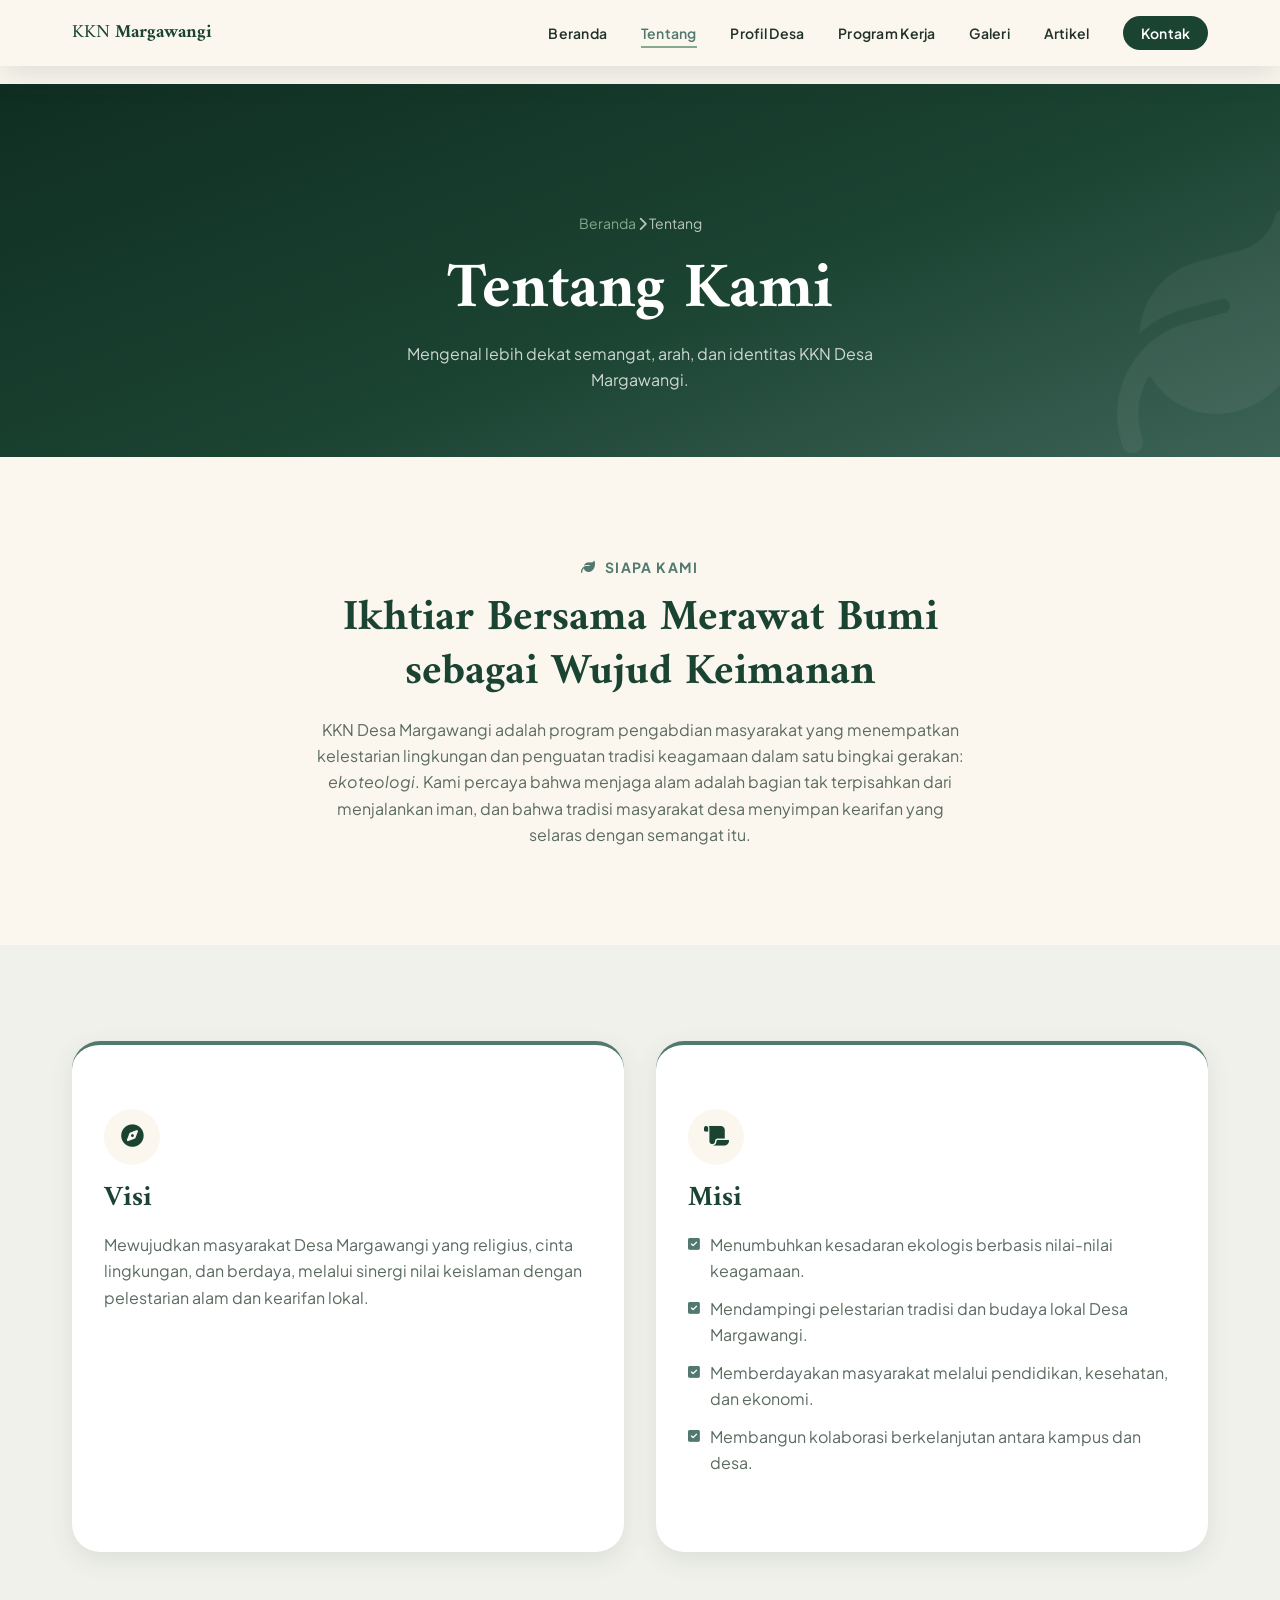
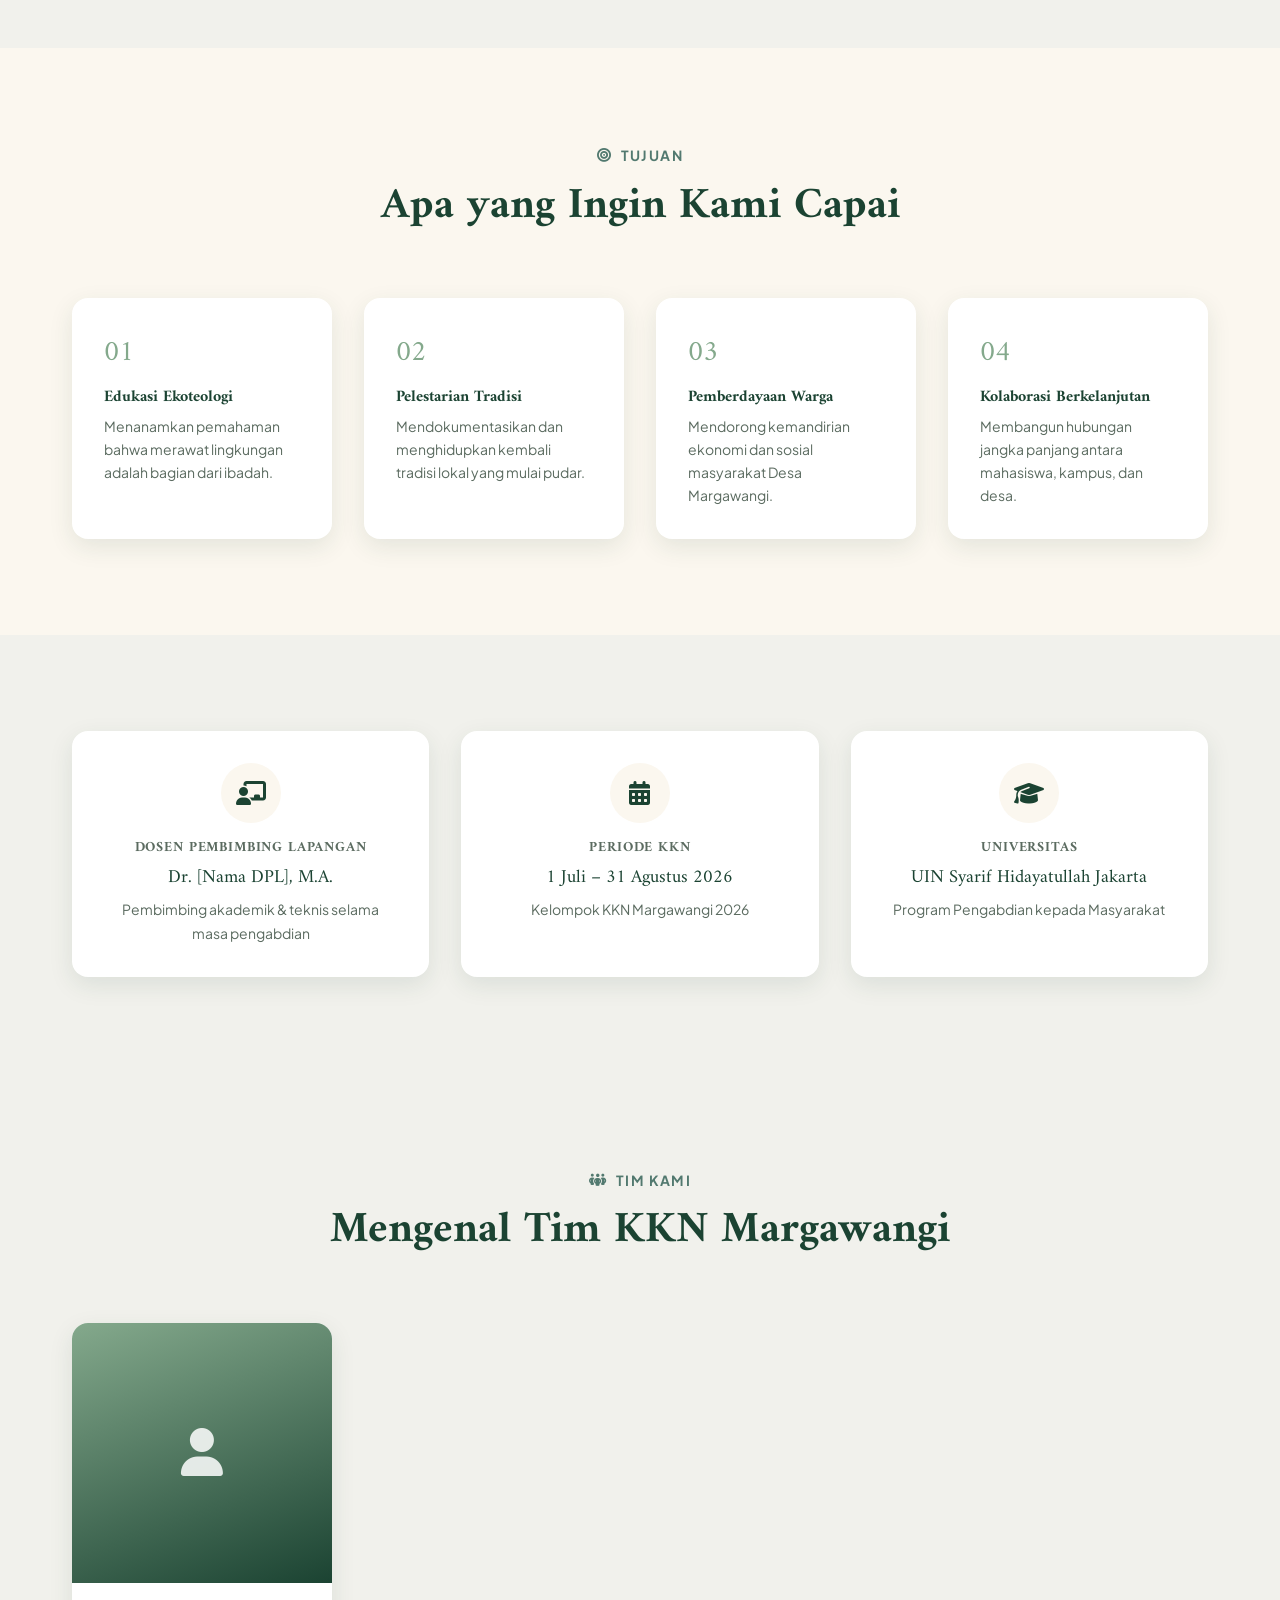
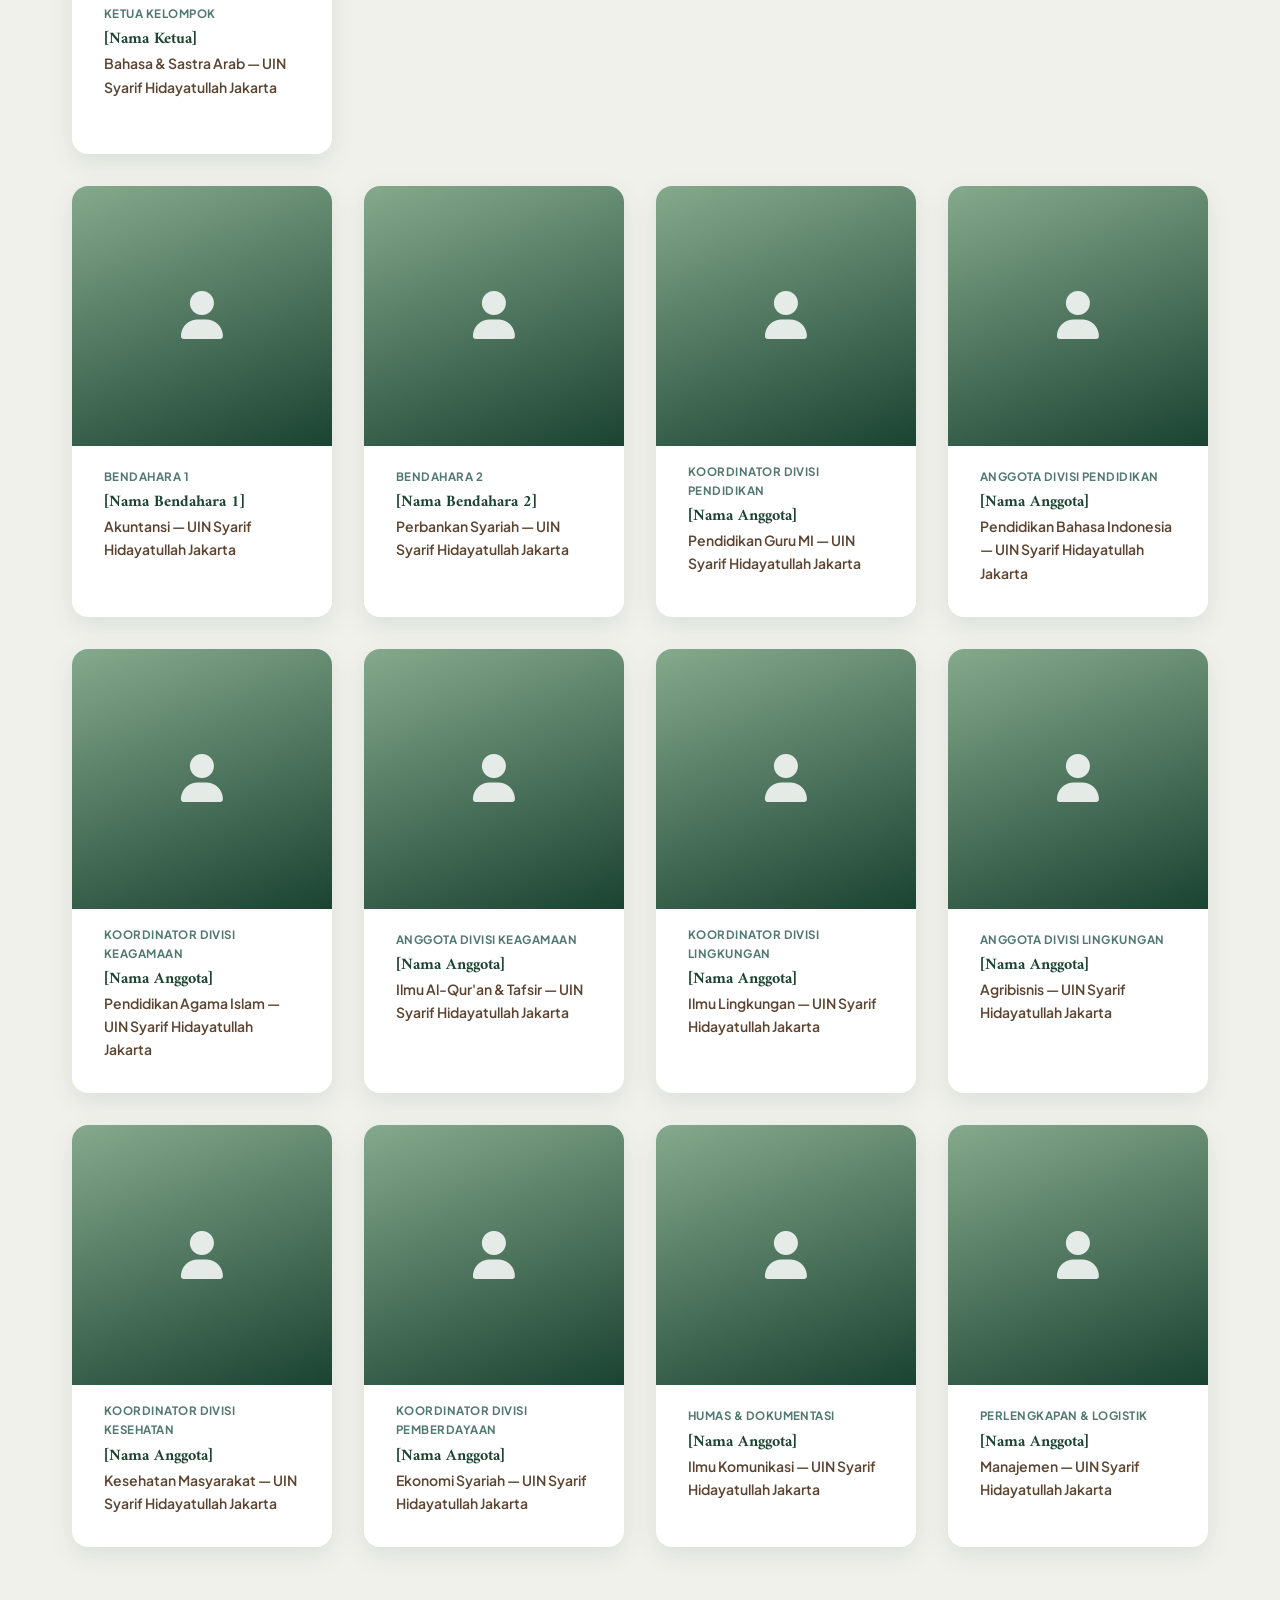
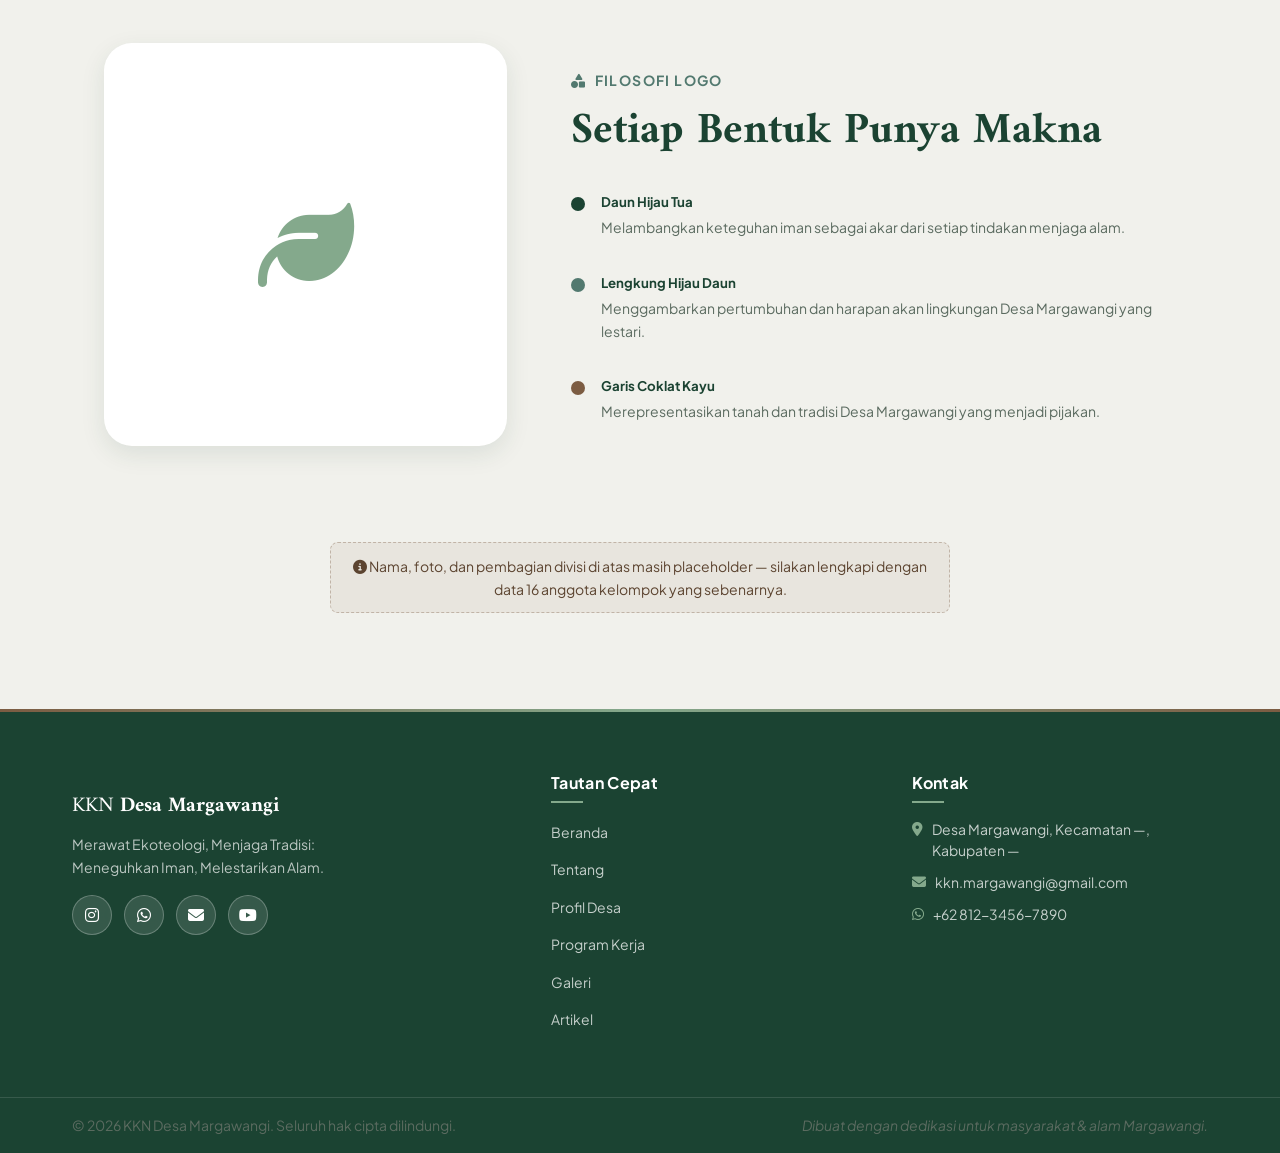
==== about.html @ 39786dc3 "Initial Website KKN Nusantara 2026" ====
<!DOCTYPE html>
<html lang="id">
<head>
  <meta charset="UTF-8">
  <meta name="viewport" content="width=device-width, initial-scale=1.0">
  <title>Tentang Kami | KKN Desa Margawangi</title>
  <meta name="description" content="Visi, misi, tujuan, dosen pembimbing, dan filosofi logo KKN Desa Margawangi.">

  <link rel="icon" type="image/png" href="img/favicon.png">

  <!-- Google Fonts -->
  <link rel="preconnect" href="https://fonts.googleapis.com">
  <link rel="preconnect" href="https://fonts.gstatic.com" crossorigin>
  <link href="https://fonts.googleapis.com/css2?family=Amiri:ital,wght@0,400;0,700;1,400&family=Plus+Jakarta+Sans:wght@400;500;600;700;800&display=swap" rel="stylesheet">

  <!-- Font Awesome -->
  <link rel="stylesheet" href="https://cdnjs.cloudflare.com/ajax/libs/font-awesome/6.5.1/css/all.min.css">

  <!-- Stylesheet Utama -->
  <link rel="stylesheet" href="css/style.css">
  <link rel="stylesheet" href="css/responsive.css">
  <link rel="stylesheet" href="css/animation.css">
</head>
<body>

    <header id="navbar" class="navbar">
    <div class="container navbar-inner">

      <a href="index.html" class="navbar-brand" aria-label="Beranda KKN Desa Margawangi">
        <img src="img/logo-kkn.png" alt="" class="navbar-logo" onerror="this.style.display='none'">
        <span class="navbar-brand-text">KKN <strong>Margawangi</strong></span>
      </a>

      <nav class="navbar-nav" id="navbarNav" aria-label="Navigasi utama">
        <ul>
          <li><a href="index.html" class="nav-link" data-page="index">Beranda</a></li>
          <li><a href="about.html" class="nav-link" data-page="about">Tentang</a></li>
          <li><a href="profile-desa.html" class="nav-link" data-page="profile-desa">Profil Desa</a></li>
          <li><a href="program-kerja.html" class="nav-link" data-page="program-kerja">Program Kerja</a></li>
          <li><a href="galeri.html" class="nav-link" data-page="galeri">Galeri</a></li>
          <li><a href="artikel.html" class="nav-link" data-page="artikel">Artikel</a></li>
          <li><a href="kontak.html" class="nav-link nav-link-cta" data-page="kontak">Kontak</a></li>
        </ul>
      </nav>

      <button class="navbar-toggle" id="navbarToggle" aria-label="Buka menu navigasi" aria-expanded="false" aria-controls="navbarNav">
        <span></span><span></span><span></span>
      </button>

    </div>
  </header>

  <main class="site-main">

    <!-- ===================================================== -->
    <!-- PAGE BANNER                                            -->
    <!-- ===================================================== -->
    <section class="page-banner">
      <div class="container">
        <p class="page-breadcrumb anim-fade-in">
          <a href="index.html">Beranda</a> <i class="fa-solid fa-chevron-right" aria-hidden="true"></i> Tentang
        </p>
        <h1 class="page-title anim-slide-up delay-1">Tentang Kami</h1>
        <p class="page-subtitle anim-slide-up delay-2">
          Mengenal lebih dekat semangat, arah, dan identitas KKN Desa Margawangi.
        </p>
      </div>
    </section>

    <!-- ===================================================== -->
    <!-- PENGANTAR                                              -->
    <!-- ===================================================== -->
    <section class="about-intro">
      <div class="container about-intro-inner">
        <p class="eyebrow anim-fade-in"><i class="fa-solid fa-leaf" aria-hidden="true"></i> Siapa Kami</p>
        <h2 class="anim-slide-up delay-1">
          Ikhtiar Bersama Merawat Bumi sebagai Wujud Keimanan
        </h2>
        <p class="anim-slide-up delay-2">
          KKN Desa Margawangi adalah program pengabdian masyarakat yang menempatkan
          kelestarian lingkungan dan penguatan tradisi keagamaan dalam satu bingkai
          gerakan: <em>ekoteologi</em>. Kami percaya bahwa menjaga alam adalah bagian
          tak terpisahkan dari menjalankan iman, dan bahwa tradisi masyarakat desa
          menyimpan kearifan yang selaras dengan semangat itu.
        </p>
      </div>
    </section>

    <!-- ===================================================== -->
    <!-- VISI & MISI                                            -->
    <!-- ===================================================== -->
    <section class="section-alt">
      <div class="container">
        <div class="vismi-grid">

          <article class="vismi-card anim-slide-up">
            <div class="vismi-icon"><i class="fa-solid fa-compass" aria-hidden="true"></i></div>
            <h3>Visi</h3>
            <p>
              Mewujudkan masyarakat Desa Margawangi yang religius, cinta lingkungan,
              dan berdaya, melalui sinergi nilai keislaman dengan pelestarian alam
              dan kearifan lokal.
            </p>
          </article>

          <article class="vismi-card anim-slide-up delay-1">
            <div class="vismi-icon"><i class="fa-solid fa-scroll" aria-hidden="true"></i></div>
            <h3>Misi</h3>
            <ul class="vismi-list">
              <li>Menumbuhkan kesadaran ekologis berbasis nilai-nilai keagamaan.</li>
              <li>Mendampingi pelestarian tradisi dan budaya lokal Desa Margawangi.</li>
              <li>Memberdayakan masyarakat melalui pendidikan, kesehatan, dan ekonomi.</li>
              <li>Membangun kolaborasi berkelanjutan antara kampus dan desa.</li>
            </ul>
          </article>

        </div>
      </div>
    </section>

    <!-- ===================================================== -->
    <!-- TUJUAN                                                 -->
    <!-- ===================================================== -->
    <section>
      <div class="container">
        <p class="eyebrow anim-fade-in center"><i class="fa-solid fa-bullseye" aria-hidden="true"></i> Tujuan</p>
        <h2 class="section-title-center anim-slide-up delay-1">Apa yang Ingin Kami Capai</h2>

        <div class="tujuan-grid">
          <div class="tujuan-card anim-slide-up">
            <span class="tujuan-number">01</span>
            <h4>Edukasi Ekoteologi</h4>
            <p>Menanamkan pemahaman bahwa merawat lingkungan adalah bagian dari ibadah.</p>
          </div>
          <div class="tujuan-card anim-slide-up delay-1">
            <span class="tujuan-number">02</span>
            <h4>Pelestarian Tradisi</h4>
            <p>Mendokumentasikan dan menghidupkan kembali tradisi lokal yang mulai pudar.</p>
          </div>
          <div class="tujuan-card anim-slide-up delay-2">
            <span class="tujuan-number">03</span>
            <h4>Pemberdayaan Warga</h4>
            <p>Mendorong kemandirian ekonomi dan sosial masyarakat Desa Margawangi.</p>
          </div>
          <div class="tujuan-card anim-slide-up delay-3">
            <span class="tujuan-number">04</span>
            <h4>Kolaborasi Berkelanjutan</h4>
            <p>Membangun hubungan jangka panjang antara mahasiswa, kampus, dan desa.</p>
          </div>
        </div>
      </div>
    </section>

    <!-- ===================================================== -->
    <!-- INFO: DOSEN PEMBIMBING, PERIODE, UNIVERSITAS           -->
    <!-- ===================================================== -->
    <section class="section-alt">
      <div class="container">
        <div class="info-grid">

          <div class="info-card anim-slide-up">
            <div class="info-icon"><i class="fa-solid fa-chalkboard-user" aria-hidden="true"></i></div>
            <h4>Dosen Pembimbing Lapangan</h4>
            <p class="info-value">Dr. [Nama DPL], M.A.</p>
            <p class="info-caption">Pembimbing akademik &amp; teknis selama masa pengabdian</p>
          </div>

          <div class="info-card anim-slide-up delay-1">
            <div class="info-icon"><i class="fa-solid fa-calendar-days" aria-hidden="true"></i></div>
            <h4>Periode KKN</h4>
            <p class="info-value">1 Juli – 31 Agustus 2026</p>
            <p class="info-caption">Kelompok KKN Margawangi 2026</p>
          </div>

          <div class="info-card anim-slide-up delay-2">
            <div class="info-icon"><i class="fa-solid fa-graduation-cap" aria-hidden="true"></i></div>
            <h4>Universitas</h4>
            <p class="info-value">UIN Syarif Hidayatullah Jakarta</p>
            <p class="info-caption">Program Pengabdian kepada Masyarakat</p>
          </div>

        </div>
      </div>
    </section>

        <!-- ===================================================== -->
    <!-- TIM KKN                                                -->
    <!-- ===================================================== -->
    <section class="section-alt">
      <div class="container">
        <p class="eyebrow center anim-fade-in"><i class="fa-solid fa-people-group" aria-hidden="true"></i> Tim Kami</p>
        <h2 class="section-title-center anim-slide-up delay-1">Mengenal Tim KKN Margawangi</h2>

        <div class="team-grid">

          <div class="team-card anim-slide-up">
            <div class="team-photo img-fallback">
              <img src="img/tim-1.jpg" alt="Ketua Kelompok" onerror="this.parentElement.classList.add('img-fallback')">
              <div class="team-overlay">
                <div class="team-social">
                  <a href="#" aria-label="Instagram"><i class="fa-brands fa-instagram" aria-hidden="true"></i></a>
                  <a href="#" aria-label="LinkedIn"><i class="fa-brands fa-linkedin-in" aria-hidden="true"></i></a>
                </div>
              </div>
            </div>
            <div class="team-info">
              <span class="team-division">Ketua Kelompok</span>
              <h4>[Nama Ketua]</h4>
              <p class="team-prodi">Bahasa & Sastra Arab — UIN Syarif Hidayatullah Jakarta</p>
            </div>
          </div>

          <div class="team-card anim-slide-up delay-1">
            <div class="team-photo img-fallback">
              <img src="img/tim-2.jpg" alt="Wakil Ketua" onerror="this.parentElement.classList.add('img-fallback')">
              <div class="team-overlay">
                <div class="team-social">
                  <a href="#" aria-label="Instagram"><i class="fa-brands fa-instagram" aria-hidden="true"></i></a>
                  <a href="#" aria-label="LinkedIn"><i class="fa-brands fa-linkedin-in" aria-hidden="true"></i></a>
                </div>
              </div>
            </div>
            <div class="team-info">
              <span class="team-division">Wakil Ketua</span>
              <h4>[Nama Wakil Ketua]</h4>
              <p class="team-prodi">Pendidikan Bahasa Arab — UIN Syarif Hidayatullah Jakarta</p>
            </div>
          </div>

          <div class="team-card anim-slide-up delay-2">
            <div class="team-photo img-fallback">
              <img src="img/tim-3.jpg" alt="Sekretaris 1" onerror="this.parentElement.classList.add('img-fallback')">
              <div class="team-overlay">
                <div class="team-social">
                  <a href="#" aria-label="Instagram"><i class="fa-brands fa-instagram" aria-hidden="true"></i></a>
                  <a href="#" aria-label="LinkedIn"><i class="fa-brands fa-linkedin-in" aria-hidden="true"></i></a>
                </div>
              </div>
            </div>
            <div class="team-info">
              <span class="team-division">Sekretaris 1</span>
              <h4>[Nama Sekretaris 1]</h4>
              <p class="team-prodi">Manajemen Pendidikan — UIN Syarif Hidayatullah Jakarta</p>
            </div>
          </div>

          <div class="team-card anim-slide-up delay-3">
            <div class="team-photo img-fallback">
              <img src="img/tim-4.jpg" alt="Sekretaris 2" onerror="this.parentElement.classList.add('img-fallback')">
              <div class="team-overlay">
                <div class="team-social">
                  <a href="#" aria-label="Instagram"><i class="fa-brands fa-instagram" aria-hidden="true"></i></a>
                  <a href="#" aria-label="LinkedIn"><i class="fa-brands fa-linkedin-in" aria-hidden="true"></i></a>
                </div>
              </div>
            </div>
            <div class="team-info">
              <span class="team-division">Sekretaris 2</span>
              <h4>[Nama Sekretaris 2]</h4>
              <p class="team-prodi">Ilmu Perpustakaan — UIN Syarif Hidayatullah Jakarta</p>
            </div>
          </div>

          <div class="team-card anim-slide-up delay-4">
            <div class="team-photo img-fallback">
              <img src="img/tim-5.jpg" alt="Bendahara 1" onerror="this.parentElement.classList.add('img-fallback')">
              <div class="team-overlay">
                <div class="team-social">
                  <a href="#" aria-label="Instagram"><i class="fa-brands fa-instagram" aria-hidden="true"></i></a>
                  <a href="#" aria-label="LinkedIn"><i class="fa-brands fa-linkedin-in" aria-hidden="true"></i></a>
                </div>
              </div>
            </div>
            <div class="team-info">
              <span class="team-division">Bendahara 1</span>
              <h4>[Nama Bendahara 1]</h4>
              <p class="team-prodi">Akuntansi — UIN Syarif Hidayatullah Jakarta</p>
            </div>
          </div>

          <div class="team-card anim-slide-up delay-5">
            <div class="team-photo img-fallback">
              <img src="img/tim-6.jpg" alt="Bendahara 2" onerror="this.parentElement.classList.add('img-fallback')">
              <div class="team-overlay">
                <div class="team-social">
                  <a href="#" aria-label="Instagram"><i class="fa-brands fa-instagram" aria-hidden="true"></i></a>
                  <a href="#" aria-label="LinkedIn"><i class="fa-brands fa-linkedin-in" aria-hidden="true"></i></a>
                </div>
              </div>
            </div>
            <div class="team-info">
              <span class="team-division">Bendahara 2</span>
              <h4>[Nama Bendahara 2]</h4>
              <p class="team-prodi">Perbankan Syariah — UIN Syarif Hidayatullah Jakarta</p>
            </div>
          </div>

          <div class="team-card anim-slide-up delay-2">
            <div class="team-photo img-fallback">
              <img src="img/tim-7.jpg" alt="Koordinator Divisi Pendidikan" onerror="this.parentElement.classList.add('img-fallback')">
              <div class="team-overlay">
                <div class="team-social">
                  <a href="#" aria-label="Instagram"><i class="fa-brands fa-instagram" aria-hidden="true"></i></a>
                  <a href="#" aria-label="LinkedIn"><i class="fa-brands fa-linkedin-in" aria-hidden="true"></i></a>
                </div>
              </div>
            </div>
            <div class="team-info">
              <span class="team-division">Koordinator Divisi Pendidikan</span>
              <h4>[Nama Anggota]</h4>
              <p class="team-prodi">Pendidikan Guru MI — UIN Syarif Hidayatullah Jakarta</p>
            </div>
          </div>

          <div class="team-card anim-slide-up delay-3">
            <div class="team-photo img-fallback">
              <img src="img/tim-8.jpg" alt="Anggota Divisi Pendidikan" onerror="this.parentElement.classList.add('img-fallback')">
              <div class="team-overlay">
                <div class="team-social">
                  <a href="#" aria-label="Instagram"><i class="fa-brands fa-instagram" aria-hidden="true"></i></a>
                  <a href="#" aria-label="LinkedIn"><i class="fa-brands fa-linkedin-in" aria-hidden="true"></i></a>
                </div>
              </div>
            </div>
            <div class="team-info">
              <span class="team-division">Anggota Divisi Pendidikan</span>
              <h4>[Nama Anggota]</h4>
              <p class="team-prodi">Pendidikan Bahasa Indonesia — UIN Syarif Hidayatullah Jakarta</p>
            </div>
          </div>

          <div class="team-card anim-slide-up delay-4">
            <div class="team-photo img-fallback">
              <img src="img/tim-9.jpg" alt="Koordinator Divisi Keagamaan" onerror="this.parentElement.classList.add('img-fallback')">
              <div class="team-overlay">
                <div class="team-social">
                  <a href="#" aria-label="Instagram"><i class="fa-brands fa-instagram" aria-hidden="true"></i></a>
                  <a href="#" aria-label="LinkedIn"><i class="fa-brands fa-linkedin-in" aria-hidden="true"></i></a>
                </div>
              </div>
            </div>
            <div class="team-info">
              <span class="team-division">Koordinator Divisi Keagamaan</span>
              <h4>[Nama Anggota]</h4>
              <p class="team-prodi">Pendidikan Agama Islam — UIN Syarif Hidayatullah Jakarta</p>
            </div>
          </div>

          <div class="team-card anim-slide-up delay-5">
            <div class="team-photo img-fallback">
              <img src="img/tim-10.jpg" alt="Anggota Divisi Keagamaan" onerror="this.parentElement.classList.add('img-fallback')">
              <div class="team-overlay">
                <div class="team-social">
                  <a href="#" aria-label="Instagram"><i class="fa-brands fa-instagram" aria-hidden="true"></i></a>
                  <a href="#" aria-label="LinkedIn"><i class="fa-brands fa-linkedin-in" aria-hidden="true"></i></a>
                </div>
              </div>
            </div>
            <div class="team-info">
              <span class="team-division">Anggota Divisi Keagamaan</span>
              <h4>[Nama Anggota]</h4>
              <p class="team-prodi">Ilmu Al-Qur'an &amp; Tafsir — UIN Syarif Hidayatullah Jakarta</p>
            </div>
          </div>

          <div class="team-card anim-slide-up delay-1">
            <div class="team-photo img-fallback">
              <img src="img/tim-11.jpg" alt="Koordinator Divisi Lingkungan" onerror="this.parentElement.classList.add('img-fallback')">
              <div class="team-overlay">
                <div class="team-social">
                  <a href="#" aria-label="Instagram"><i class="fa-brands fa-instagram" aria-hidden="true"></i></a>
                  <a href="#" aria-label="LinkedIn"><i class="fa-brands fa-linkedin-in" aria-hidden="true"></i></a>
                </div>
              </div>
            </div>
            <div class="team-info">
              <span class="team-division">Koordinator Divisi Lingkungan</span>
              <h4>[Nama Anggota]</h4>
              <p class="team-prodi">Ilmu Lingkungan — UIN Syarif Hidayatullah Jakarta</p>
            </div>
          </div>

          <div class="team-card anim-slide-up delay-2">
            <div class="team-photo img-fallback">
              <img src="img/tim-12.jpg" alt="Anggota Divisi Lingkungan" onerror="this.parentElement.classList.add('img-fallback')">
              <div class="team-overlay">
                <div class="team-social">
                  <a href="#" aria-label="Instagram"><i class="fa-brands fa-instagram" aria-hidden="true"></i></a>
                  <a href="#" aria-label="LinkedIn"><i class="fa-brands fa-linkedin-in" aria-hidden="true"></i></a>
                </div>
              </div>
            </div>
            <div class="team-info">
              <span class="team-division">Anggota Divisi Lingkungan</span>
              <h4>[Nama Anggota]</h4>
              <p class="team-prodi">Agribisnis — UIN Syarif Hidayatullah Jakarta</p>
            </div>
          </div>

          <div class="team-card anim-slide-up delay-3">
            <div class="team-photo img-fallback">
              <img src="img/tim-13.jpg" alt="Koordinator Divisi Kesehatan" onerror="this.parentElement.classList.add('img-fallback')">
              <div class="team-overlay">
                <div class="team-social">
                  <a href="#" aria-label="Instagram"><i class="fa-brands fa-instagram" aria-hidden="true"></i></a>
                  <a href="#" aria-label="LinkedIn"><i class="fa-brands fa-linkedin-in" aria-hidden="true"></i></a>
                </div>
              </div>
            </div>
            <div class="team-info">
              <span class="team-division">Koordinator Divisi Kesehatan</span>
              <h4>[Nama Anggota]</h4>
              <p class="team-prodi">Kesehatan Masyarakat — UIN Syarif Hidayatullah Jakarta</p>
            </div>
          </div>

          <div class="team-card anim-slide-up delay-4">
            <div class="team-photo img-fallback">
              <img src="img/tim-14.jpg" alt="Koordinator Divisi Pemberdayaan" onerror="this.parentElement.classList.add('img-fallback')">
              <div class="team-overlay">
                <div class="team-social">
                  <a href="#" aria-label="Instagram"><i class="fa-brands fa-instagram" aria-hidden="true"></i></a>
                  <a href="#" aria-label="LinkedIn"><i class="fa-brands fa-linkedin-in" aria-hidden="true"></i></a>
                </div>
              </div>
            </div>
            <div class="team-info">
              <span class="team-division">Koordinator Divisi Pemberdayaan</span>
              <h4>[Nama Anggota]</h4>
              <p class="team-prodi">Ekonomi Syariah — UIN Syarif Hidayatullah Jakarta</p>
            </div>
          </div>

          <div class="team-card anim-slide-up delay-5">
            <div class="team-photo img-fallback">
              <img src="img/tim-15.jpg" alt="Humas &amp; Dokumentasi" onerror="this.parentElement.classList.add('img-fallback')">
              <div class="team-overlay">
                <div class="team-social">
                  <a href="#" aria-label="Instagram"><i class="fa-brands fa-instagram" aria-hidden="true"></i></a>
                  <a href="#" aria-label="LinkedIn"><i class="fa-brands fa-linkedin-in" aria-hidden="true"></i></a>
                </div>
              </div>
            </div>
            <div class="team-info">
              <span class="team-division">Humas &amp; Dokumentasi</span>
              <h4>[Nama Anggota]</h4>
              <p class="team-prodi">Ilmu Komunikasi — UIN Syarif Hidayatullah Jakarta</p>
            </div>
          </div>

          <div class="team-card anim-slide-up delay-1">
            <div class="team-photo img-fallback">
              <img src="img/tim-16.jpg" alt="Perlengkapan &amp; Logistik" onerror="this.parentElement.classList.add('img-fallback')">
              <div class="team-overlay">
                <div class="team-social">
                  <a href="#" aria-label="Instagram"><i class="fa-brands fa-instagram" aria-hidden="true"></i></a>
                  <a href="#" aria-label="LinkedIn"><i class="fa-brands fa-linkedin-in" aria-hidden="true"></i></a>
                </div>
              </div>
            </div>
            <div class="team-info">
              <span class="team-division">Perlengkapan &amp; Logistik</span>
              <h4>[Nama Anggota]</h4>
              <p class="team-prodi">Manajemen — UIN Syarif Hidayatullah Jakarta</p>
            </div>
          </div>


          
        </div>
    <!-- ===================================================== -->
    <!-- FILOSOFI LOGO                                          -->
    <!-- ===================================================== -->
    <section class="logo-philosophy">
      <div class="container logo-philosophy-inner">

        <div class="logo-philosophy-image anim-slide-right">
          <img src="img/logo-kkn.png" alt="Logo KKN Desa Margawangi" onerror="this.parentElement.classList.add('logo-fallback')">
        </div>

        <div class="logo-philosophy-text anim-slide-left">
          <p class="eyebrow"><i class="fa-solid fa-shapes" aria-hidden="true"></i> Filosofi Logo</p>
          <h2>Setiap Bentuk Punya Makna</h2>
          <ul class="philosophy-list">
            <li>
              <span class="philosophy-dot" style="background-color:var(--color-dark-green)"></span>
              <div>
                <h5>Daun Hijau Tua</h5>
                <p>Melambangkan keteguhan iman sebagai akar dari setiap tindakan menjaga alam.</p>
              </div>
            </li>
            <li>
              <span class="philosophy-dot" style="background-color:var(--color-leaf-green)"></span>
              <div>
                <h5>Lengkung Hijau Daun</h5>
                <p>Menggambarkan pertumbuhan dan harapan akan lingkungan Desa Margawangi yang lestari.</p>
              </div>
            </li>
            <li>
              <span class="philosophy-dot" style="background-color:var(--color-wood-brown)"></span>
              <div>
                <h5>Garis Coklat Kayu</h5>
                <p>Merepresentasikan tanah dan tradisi Desa Margawangi yang menjadi pijakan.</p>
              </div>
            </li>
          </ul>
        </div>

      </div>
    </section>

        <p class="text-note center">
          <i class="fa-solid fa-circle-info" aria-hidden="true"></i>
          Nama, foto, dan pembagian divisi di atas masih placeholder — silakan lengkapi dengan data 16 anggota kelompok yang sebenarnya.
        </p>
      </div>
    </section>

  </main>

    <footer id="site-footer" class="site-footer">
    <div class="footer-top container">

      <div class="footer-brand">
        <div class="footer-brand-logos">
          <img src="img/logo-kkn.png" alt="" class="footer-logo" onerror="this.style.display='none'">
          <img src="img/logo-universitas.png" alt="" class="footer-logo" onerror="this.style.display='none'">
        </div>
        <p class="footer-brand-text">KKN <strong>Desa Margawangi</strong></p>
        <p class="footer-tagline">
          Merawat Ekoteologi, Menjaga Tradisi: Meneguhkan Iman, Melestarikan Alam.
        </p>
        <div class="footer-social">
          <a href="https://instagram.com/kkn.margawangi" target="_blank" rel="noopener" aria-label="Instagram KKN Margawangi">
            <i class="fa-brands fa-instagram" aria-hidden="true"></i>
          </a>
          <a href="https://wa.me/6281234567890" target="_blank" rel="noopener" aria-label="WhatsApp KKN Margawangi">
            <i class="fa-brands fa-whatsapp" aria-hidden="true"></i>
          </a>
          <a href="mailto:kkn.margawangi@gmail.com" aria-label="Email KKN Margawangi">
            <i class="fa-solid fa-envelope" aria-hidden="true"></i>
          </a>
          <a href="https://youtube.com/@kknmargawangi" target="_blank" rel="noopener" aria-label="YouTube KKN Margawangi">
            <i class="fa-brands fa-youtube" aria-hidden="true"></i>
          </a>
        </div>
      </div>

      <nav class="footer-links" aria-label="Tautan cepat">
        <h4>Tautan Cepat</h4>
        <ul>
          <li><a href="index.html">Beranda</a></li>
          <li><a href="about.html">Tentang</a></li>
          <li><a href="profile-desa.html">Profil Desa</a></li>
          <li><a href="program-kerja.html">Program Kerja</a></li>
          <li><a href="galeri.html">Galeri</a></li>
          <li><a href="artikel.html">Artikel</a></li>
        </ul>
      </nav>

      <div class="footer-contact">
        <h4>Kontak</h4>
        <ul>
          <li><i class="fa-solid fa-location-dot" aria-hidden="true"></i> Desa Margawangi, Kecamatan —, Kabupaten —</li>
          <li><i class="fa-solid fa-envelope" aria-hidden="true"></i> kkn.margawangi@gmail.com</li>
          <li><i class="fa-brands fa-whatsapp" aria-hidden="true"></i> +62 812-3456-7890</li>
        </ul>
      </div>

    </div>

    <div class="footer-bottom">
      <div class="container footer-bottom-inner">
        <p>&copy; <span id="currentYear"></span> KKN Desa Margawangi. Seluruh hak cipta dilindungi.</p>
        <p class="footer-credit">Dibuat dengan dedikasi untuk masyarakat &amp; alam Margawangi.</p>
      </div>
    </div>
  </footer>

  <button id="backToTop" aria-label="Kembali ke atas" title="Kembali ke atas">
    <i class="fa-solid fa-arrow-up"></i>
  </button>

  <script src="js/script.js"></script>
  <script src="js/gallery.js"></script>
  <script src="js/animation.js"></script>
</body>
</html>
---- css/style.css ----
/* =========================================================
   KKN DESA MARGAWANGI — STYLE.CSS (STYLESHEET UTAMA)
   Tema: "Merawat Ekoteologi, Menjaga Tradisi:
          Meneguhkan Iman, Melestarikan Alam"
   =========================================================
   Daftar Isi:
   1. Design Tokens (CSS Variables)
   2. CSS Reset & Base
   3. Tipografi Dasar
   4. Utilitas Umum (container, section, glassmorphism)
   5. Navbar (dasar — detail ditambahkan di tahap Navbar)
   6. Footer (dasar — detail ditambahkan di tahap Footer)
   7. Tombol Back To Top (dasar)
   8. Hero Section (Landing Page)
   9. Page Banner & Komponen Bersama
   10. Halaman Tentang
   11. Halaman Profil Desa
   12. Halaman Program Kerja
   13. Tim KKN
   14. Halaman Galeri & Lightbox
   ========================================================= */

/* ---------------------------------------------------------
   1. DESIGN TOKENS
   Palet warna terinspirasi alam pedesaan & nuansa islami:
   hijau hutan yang teduh, coklat kayu yang hangat, dan
   cream lembut sebagai napas di antara elemen.
   --------------------------------------------------------- */
:root {
  /* Warna Utama */
  --color-dark-green: #1B4332;   /* Hijau Tua — jangkar warna, teks & elemen kuat */
  --color-leaf-green: #52796F;   /* Hijau Daun — aksen sekunder, hover, ikon */
  --color-leaf-green-light: #84A98C; /* variasi lebih terang untuk aksen halus */
  --color-wood-brown: #7C5C42;   /* Coklat Kayu — aksen hangat, garis, ornamen */
  --color-wood-brown-dark: #5C4430;

  /* Warna Netral */
  --color-cream: #FBF7EF;        /* Cream — latar lembut */
  --color-white: #FFFFFF;
  --color-light-gray: #F1F1EC;   /* Abu-abu muda — latar section alternatif */
  --color-text: #223228;         /* teks utama, hijau gelap keabuan agar tidak "hitam pekat" */
  --color-text-muted: #5B6B60;

  /* Gradasi & Overlay (dipakai pada Hero, kartu, dsb.) */
  --gradient-hero: linear-gradient(180deg, rgba(11, 33, 24, 0.55) 0%, rgba(11, 33, 24, 0.85) 100%);
  --glass-bg: rgba(255, 255, 255, 0.12);
  --glass-border: rgba(255, 255, 255, 0.25);
  --glass-blur: blur(12px);

  /* Tipografi */
  --font-heading: 'Amiri', 'Georgia', serif;
  --font-body: 'Plus Jakarta Sans', 'Segoe UI', sans-serif;

  /* Skala Ukuran Font (type scale) */
  --fs-h1: clamp(2.4rem, 5vw, 4.2rem);
  --fs-h2: clamp(1.9rem, 3.4vw, 2.8rem);
  --fs-h3: clamp(1.4rem, 2.2vw, 1.8rem);
  --fs-body: 1rem;
  --fs-small: 0.875rem;

  /* Spacing */
  --space-xs: 0.5rem;
  --space-sm: 1rem;
  --space-md: 2rem;
  --space-lg: 4rem;
  --space-xl: 6rem;

  /* Radius & Bayangan */
  --radius-sm: 8px;
  --radius-md: 16px;
  --radius-lg: 28px;
  --shadow-soft: 0 10px 30px rgba(27, 67, 50, 0.12);
  --shadow-card: 0 8px 24px rgba(27, 67, 50, 0.10);

  /* Transisi */
  --transition-base: 0.35s cubic-bezier(0.4, 0, 0.2, 1);

  /* Lebar Kontainer */
  --container-width: 1200px;
}

/* ---------------------------------------------------------
   2. CSS RESET & BASE
   --------------------------------------------------------- */
*,
*::before,
*::after {
  margin: 0;
  padding: 0;
  box-sizing: border-box;
}

html {
  scroll-behavior: smooth;
  scroll-padding-top: 90px; /* mengimbangi navbar sticky saat anchor scroll */
}

body {
  font-family: var(--font-body);
  font-size: var(--fs-body);
  color: var(--color-text);
  background-color: var(--color-cream);
  line-height: 1.65;
  overflow-x: hidden;
  -webkit-font-smoothing: antialiased;
}

img {
  max-width: 100%;
  display: block;
}

a {
  text-decoration: none;
  color: inherit;
}

ul, ol {
  list-style: none;
}

button {
  font-family: inherit;
  cursor: pointer;
  border: none;
  background: none;
}

/* Aksesibilitas: fokus keyboard tetap terlihat jelas */
a:focus-visible,
button:focus-visible,
input:focus-visible,
textarea:focus-visible {
  outline: 3px solid var(--color-leaf-green);
  outline-offset: 3px;
}

/* Hormati preferensi pengguna yang mengurangi animasi */
@media (prefers-reduced-motion: reduce) {
  *,
  *::before,
  *::after {
    animation-duration: 0.001ms !important;
    animation-iteration-count: 1 !important;
    transition-duration: 0.001ms !important;
    scroll-behavior: auto !important;
  }
}

/* ---------------------------------------------------------
   3. TIPOGRAFI DASAR
   --------------------------------------------------------- */
h1, h2, h3, h4 {
  font-family: var(--font-heading);
  color: var(--color-dark-green);
  font-weight: 700;
  line-height: 1.25;
}

h1 { font-size: var(--fs-h1); }
h2 { font-size: var(--fs-h2); }
h3 { font-size: var(--fs-h3); }

p {
  color: var(--color-text-muted);
}

/* ---------------------------------------------------------
   4. UTILITAS UMUM
   --------------------------------------------------------- */
.container {
  width: 100%;
  max-width: var(--container-width);
  margin-inline: auto;
  padding-inline: var(--space-md);
}

section {
  padding-block: var(--space-xl);
}

.section-alt {
  background-color: var(--color-light-gray);
}

/* Navbar bersifat fixed, jadi halaman tanpa Hero (yang tidak
   full-screen di bawah navbar) butuh jarak dari atas supaya
   konten pertamanya tidak tertutup */
.site-main {
  padding-top: 84px;
}

.site-main.has-hero {
  padding-top: 0;
}

/* Kartu kaca (glassmorphism) — dipakai halus pada elemen tertentu
   seperti panel di atas Hero atau badge statistik */
.glass-panel {
  background: var(--glass-bg);
  border: 1px solid var(--glass-border);
  backdrop-filter: var(--glass-blur);
  -webkit-backdrop-filter: var(--glass-blur);
  border-radius: var(--radius-md);
}

.btn {
  display: inline-flex;
  align-items: center;
  gap: 0.5rem;
  padding: 0.9rem 2rem;
  border-radius: 999px;
  font-weight: 600;
  font-size: var(--fs-small);
  letter-spacing: 0.03em;
  transition: transform var(--transition-base), box-shadow var(--transition-base), background-color var(--transition-base);
}

.btn-primary {
  background-color: var(--color-dark-green);
  color: var(--color-white);
}

.btn-primary:hover {
  background-color: var(--color-leaf-green);
  transform: translateY(-3px);
  box-shadow: var(--shadow-soft);
}

.btn-outline {
  background-color: transparent;
  color: var(--color-white);
  border: 1.5px solid var(--color-white);
}

.btn-outline:hover {
  background-color: var(--color-white);
  color: var(--color-dark-green);
  transform: translateY(-3px);
}

/* ---------------------------------------------------------
   5. NAVBAR
   Dua mode tampilan:
   - .navbar.navbar-transparent  → dipakai di atas Hero saat
     halaman belum discroll: latar transparan, teks putih.
   - default (tanpa class di atas) → latar solid cream dengan
     bayangan halus, dipakai setelah discroll ATAU di semua
     halaman yang tidak memiliki Hero. Diatur oleh initNavbar()
     di js/script.js.
   --------------------------------------------------------- */
.navbar {
  position: fixed;
  top: 0;
  left: 0;
  width: 100%;
  z-index: 1000;
  background-color: rgba(251, 247, 239, 0.96);
  box-shadow: var(--shadow-soft);
  transition: background-color var(--transition-base), box-shadow var(--transition-base), padding var(--transition-base);
}

.navbar.navbar-transparent {
  background-color: transparent;
  box-shadow: none;
}

.navbar-inner {
  display: flex;
  align-items: center;
  justify-content: space-between;
  padding-block: 1.1rem;
  transition: padding var(--transition-base);
}

.navbar.navbar-scrolled .navbar-inner {
  padding-block: 0.7rem;
}

/* ---------- Brand / Logo ---------- */
.navbar-brand {
  display: flex;
  align-items: center;
  gap: 0.65rem;
}

.navbar-logo {
  height: 38px;
  width: auto;
}

.navbar-brand-text {
  font-family: var(--font-heading);
  font-size: 1.15rem;
  color: var(--color-dark-green);
  transition: color var(--transition-base);
}

.navbar-brand-text strong {
  font-weight: 700;
}

.navbar.navbar-transparent .navbar-brand-text {
  color: var(--color-white);
}

/* ---------- Menu (Desktop) ---------- */
.navbar-nav ul {
  display: flex;
  align-items: center;
  gap: 2.1rem;
}

.nav-link {
  position: relative;
  font-size: var(--fs-small);
  font-weight: 600;
  letter-spacing: 0.02em;
  color: var(--color-text);
  padding-block: 0.3rem;
  transition: color var(--transition-base);
}

.navbar.navbar-transparent .nav-link {
  color: var(--color-white);
}

/* Garis bawah animasi saat hover / aktif */
.nav-link::after {
  content: "";
  position: absolute;
  left: 0;
  bottom: -2px;
  width: 0;
  height: 2px;
  background-color: var(--color-leaf-green-light);
  transition: width var(--transition-base);
}

.nav-link:hover,
.nav-link.is-active {
  color: var(--color-leaf-green);
}

.navbar.navbar-transparent .nav-link:hover,
.navbar.navbar-transparent .nav-link.is-active {
  color: var(--color-leaf-green-light);
}

.nav-link:hover::after,
.nav-link.is-active::after {
  width: 100%;
}

/* Tombol Kontak dibuat menonjol sebagai CTA kecil */
.nav-link-cta {
  background-color: var(--color-dark-green);
  color: var(--color-white) !important;
  padding: 0.5rem 1.1rem;
  border-radius: 999px;
}

.nav-link-cta::after {
  display: none;
}

.nav-link-cta:hover {
  background-color: var(--color-leaf-green);
  color: var(--color-white) !important;
}

.navbar.navbar-transparent .nav-link-cta {
  background-color: rgba(255, 255, 255, 0.18);
  backdrop-filter: var(--glass-blur);
  -webkit-backdrop-filter: var(--glass-blur);
  border: 1px solid var(--glass-border);
}

/* ---------- Toggle Menu (Mobile) ---------- */
.navbar-toggle {
  display: none;
  flex-direction: column;
  justify-content: center;
  gap: 5px;
  width: 32px;
  height: 32px;
}

.navbar-toggle span {
  display: block;
  height: 2px;
  width: 100%;
  background-color: var(--color-dark-green);
  border-radius: 2px;
  transition: transform var(--transition-base), opacity var(--transition-base), background-color var(--transition-base);
}

.navbar.navbar-transparent .navbar-toggle span {
  background-color: var(--color-white);
}

.navbar-toggle.is-open span:nth-child(1) {
  transform: translateY(7px) rotate(45deg);
}

.navbar-toggle.is-open span:nth-child(2) {
  opacity: 0;
}

.navbar-toggle.is-open span:nth-child(3) {
  transform: translateY(-7px) rotate(-45deg);
}

/* ---------------------------------------------------------
   6. FOOTER
   --------------------------------------------------------- */
.site-footer {
  background-color: var(--color-dark-green);
  color: rgba(255, 255, 255, 0.82);
  position: relative;
  overflow: hidden;
}

/* Garis aksen tipis warna kayu di batas atas footer */
.site-footer::before {
  content: "";
  position: absolute;
  top: 0;
  left: 0;
  width: 100%;
  height: 3px;
  background: linear-gradient(90deg, var(--color-wood-brown), var(--color-leaf-green-light), var(--color-wood-brown));
}

.footer-top {
  display: grid;
  grid-template-columns: 1.4fr 1fr 1fr;
  gap: var(--space-lg);
  padding-block: var(--space-lg);
}

.footer-brand-logos {
  display: flex;
  align-items: center;
  gap: var(--space-sm);
  margin-bottom: var(--space-sm);
}

.footer-logo {
  height: 42px;
  width: auto;
  filter: brightness(0) invert(1); /* logo tampil putih di atas latar hijau tua */
  opacity: 0.92;
}

.footer-brand-text {
  font-family: var(--font-heading);
  font-size: 1.3rem;
  color: var(--color-white);
  margin-bottom: 0.6rem;
}

.footer-tagline {
  color: rgba(255, 255, 255, 0.7);
  max-width: 320px;
  margin-bottom: var(--space-sm);
  font-size: var(--fs-small);
}

.footer-social {
  display: flex;
  gap: 0.75rem;
}

.footer-social a {
  width: 40px;
  height: 40px;
  border-radius: 50%;
  display: flex;
  align-items: center;
  justify-content: center;
  background: var(--glass-bg);
  border: 1px solid var(--glass-border);
  backdrop-filter: var(--glass-blur);
  -webkit-backdrop-filter: var(--glass-blur);
  color: var(--color-white);
  transition: background-color var(--transition-base), transform var(--transition-base);
}

.footer-social a:hover {
  background-color: var(--color-leaf-green);
  transform: translateY(-3px);
}

.footer-links h4,
.footer-contact h4 {
  color: var(--color-white);
  font-family: var(--font-body);
  font-size: 1rem;
  font-weight: 700;
  letter-spacing: 0.02em;
  margin-bottom: var(--space-sm);
  position: relative;
  padding-bottom: 0.6rem;
}

.footer-links h4::after,
.footer-contact h4::after {
  content: "";
  position: absolute;
  left: 0;
  bottom: 0;
  width: 32px;
  height: 2px;
  background-color: var(--color-leaf-green-light);
}

.footer-links ul,
.footer-contact ul {
  display: flex;
  flex-direction: column;
  gap: 0.7rem;
}

.footer-links a {
  font-size: var(--fs-small);
  color: rgba(255, 255, 255, 0.75);
  transition: color var(--transition-base), padding-left var(--transition-base);
}

.footer-links a:hover {
  color: var(--color-leaf-green-light);
  padding-left: 4px;
}

.footer-contact li {
  display: flex;
  align-items: flex-start;
  gap: 0.6rem;
  font-size: var(--fs-small);
  color: rgba(255, 255, 255, 0.75);
  line-height: 1.5;
}

.footer-contact li i {
  color: var(--color-leaf-green-light);
  margin-top: 0.2rem;
}

.footer-bottom {
  border-top: 1px solid rgba(255, 255, 255, 0.12);
}

.footer-bottom-inner {
  display: flex;
  flex-wrap: wrap;
  align-items: center;
  justify-content: space-between;
  gap: 0.5rem;
  padding-block: var(--space-sm);
  font-size: var(--fs-small);
  color: rgba(255, 255, 255, 0.6);
}

.footer-credit {
  font-style: italic;
}

/* ---------------------------------------------------------
   7. TOMBOL BACK TO TOP — DASAR
   (Fungsi tampil/sembunyi saat scroll dibangun di tahap Animasi)
   --------------------------------------------------------- */
#backToTop {
  position: fixed;
  right: 1.5rem;
  bottom: 1.5rem;
  width: 46px;
  height: 46px;
  border-radius: 50%;
  background-color: var(--color-dark-green);
  color: var(--color-white);
  display: flex;
  align-items: center;
  justify-content: center;
  opacity: 0;
  visibility: hidden;
  transform: translateY(10px);
  transition: opacity var(--transition-base), transform var(--transition-base), background-color var(--transition-base);
  z-index: 999;
}

#backToTop.show {
  opacity: 1;
  visibility: visible;
  transform: translateY(0);
}

#backToTop:hover {
  background-color: var(--color-leaf-green);
}

/* ---------------------------------------------------------
   8. HERO SECTION (LANDING PAGE)
   --------------------------------------------------------- */
.hero {
  position: relative;
  min-height: 100svh; /* full screen, aman untuk browser mobile */
  display: flex;
  align-items: center;
  justify-content: center;
  overflow: hidden;
  padding-block: var(--space-xl);
  padding-inline: var(--space-md);
  text-align: center;
}

/* Latar: foto (jika ada) + gradasi hijau alami sebagai fallback
   sekaligus lapisan atmosfer di bawah foto */
.hero-bg {
  position: absolute;
  inset: 0;
  z-index: 0;
  background-image:
    url('../img/hero-bg.jpg'),
    radial-gradient(circle at 20% 15%, rgba(132, 169, 140, 0.35), transparent 55%),
    linear-gradient(160deg, #0F2E22 0%, #1B4332 45%, #2D5A45 100%);
  background-size: cover, cover, cover;
  background-position: center;
  background-repeat: no-repeat;
  transform: scale(1.05); /* ruang gerak halus untuk efek parallax */
  will-change: transform;
}

/* Overlay gradasi gelap agar teks tetap terbaca di atas foto apapun */
.hero-overlay {
  position: absolute;
  inset: 0;
  z-index: 1;
  background: var(--gradient-hero);
}

.hero-content {
  position: relative;
  z-index: 2;
  max-width: 780px;
  display: flex;
  flex-direction: column;
  align-items: center;
  color: var(--color-white);
}

.hero-logos {
  display: flex;
  align-items: center;
  gap: var(--space-sm);
  margin-bottom: var(--space-md);
}

.hero-logo {
  height: 56px;
  width: auto;
  filter: drop-shadow(0 2px 6px rgba(0, 0, 0, 0.35));
}

.hero-logo-divider {
  width: 1px;
  height: 32px;
  background-color: rgba(255, 255, 255, 0.4);
}

.hero-eyebrow {
  display: inline-flex;
  align-items: center;
  gap: 0.5rem;
  font-family: var(--font-body);
  font-weight: 600;
  font-size: var(--fs-small);
  letter-spacing: 0.12em;
  text-transform: uppercase;
  color: var(--color-leaf-green-light);
  margin-bottom: var(--space-sm);
}

.hero-title {
  color: var(--color-white);
  font-size: var(--fs-h1);
  margin-bottom: var(--space-sm);
}

.hero-title span {
  color: var(--color-leaf-green-light);
  font-style: italic;
}

.hero-subtitle {
  font-family: var(--font-heading);
  font-size: var(--fs-h3);
  font-style: italic;
  color: rgba(255, 255, 255, 0.92);
  margin-bottom: var(--space-sm);
}

.hero-desc {
  color: rgba(255, 255, 255, 0.82);
  max-width: 620px;
  margin-bottom: var(--space-md);
}

.hero-buttons {
  display: flex;
  flex-wrap: wrap;
  align-items: center;
  justify-content: center;
  gap: 1rem;
}

/* ---------- Scroll Indicator ---------- */
.scroll-indicator {
  position: absolute;
  left: 50%;
  bottom: var(--space-md);
  transform: translateX(-50%);
  z-index: 2;
  display: flex;
  flex-direction: column;
  align-items: center;
  gap: 0.5rem;
  color: rgba(255, 255, 255, 0.85);
}

.scroll-indicator-mouse {
  width: 26px;
  height: 42px;
  border: 2px solid rgba(255, 255, 255, 0.7);
  border-radius: 999px;
  display: flex;
  justify-content: center;
  padding-top: 6px;
}

.scroll-indicator-wheel {
  width: 4px;
  height: 8px;
  border-radius: 999px;
  background-color: var(--color-white);
  animation: scrollWheel 1.8s ease-in-out infinite;
}

.scroll-indicator-text {
  font-size: 0.7rem;
  letter-spacing: 0.15em;
  text-transform: uppercase;
}

@keyframes scrollWheel {
  0% { transform: translateY(0); opacity: 1; }
  60% { transform: translateY(12px); opacity: 0; }
  61% { transform: translateY(0); opacity: 0; }
  100% { transform: translateY(0); opacity: 1; }
}

/* ---------------------------------------------------------
   9. PAGE BANNER & KOMPONEN BERSAMA
   Dipakai di semua halaman selain Beranda sebagai pengganti
   Hero (lebih ringkas, tanpa foto full screen).
   --------------------------------------------------------- */
.page-banner {
  background: linear-gradient(160deg, #0F2E22 0%, var(--color-dark-green) 55%, var(--color-leaf-green) 130%);
  padding-block: calc(var(--space-xl) + 2rem) var(--space-lg);
  text-align: center;
  color: var(--color-white);
  position: relative;
  overflow: hidden;
}

.page-banner::after {
  content: "\f06c"; /* ikon leaf Font Awesome sebagai motif dekoratif raksasa */
  font-family: "Font Awesome 6 Free";
  font-weight: 900;
  position: absolute;
  right: -40px;
  bottom: -60px;
  font-size: 14rem;
  color: rgba(255, 255, 255, 0.05);
  transform: rotate(-15deg);
}

.page-breadcrumb {
  font-size: var(--fs-small);
  color: rgba(255, 255, 255, 0.7);
  margin-bottom: var(--space-sm);
}

.page-breadcrumb a {
  color: var(--color-leaf-green-light);
}

.page-breadcrumb a:hover {
  text-decoration: underline;
}

.page-title {
  color: var(--color-white);
  margin-bottom: 0.6rem;
}

.page-subtitle {
  color: rgba(255, 255, 255, 0.78);
  max-width: 560px;
  margin-inline: auto;
}

/* Label kecil huruf besar dengan ikon, dipakai sebelum judul section */
.eyebrow {
  display: inline-flex;
  align-items: center;
  gap: 0.5rem;
  font-weight: 700;
  font-size: var(--fs-small);
  letter-spacing: 0.1em;
  text-transform: uppercase;
  color: var(--color-leaf-green);
  margin-bottom: 0.8rem;
}

.eyebrow.center {
  display: flex;
  justify-content: center;
  width: 100%;
}

.section-title-center {
  text-align: center;
  max-width: 640px;
  margin-inline: auto;
  margin-bottom: var(--space-lg);
}

/* ---------------------------------------------------------
   10. HALAMAN TENTANG
   --------------------------------------------------------- */
.about-intro {
  text-align: center;
}

.about-intro-inner {
  max-width: 720px;
  margin-inline: auto;
}

.about-intro h2 {
  margin-bottom: var(--space-sm);
}

/* ---------- Visi & Misi ---------- */
.vismi-grid {
  display: grid;
  grid-template-columns: 1fr 1fr;
  gap: var(--space-md);
}

.vismi-card {
  background-color: var(--color-white);
  border-radius: var(--radius-lg);
  padding: var(--space-lg) var(--space-md);
  box-shadow: var(--shadow-card);
  border-top: 4px solid var(--color-leaf-green);
}

.vismi-icon {
  width: 56px;
  height: 56px;
  border-radius: 50%;
  background-color: var(--color-cream);
  color: var(--color-dark-green);
  display: flex;
  align-items: center;
  justify-content: center;
  font-size: 1.4rem;
  margin-bottom: var(--space-sm);
}

.vismi-card h3 {
  margin-bottom: var(--space-sm);
}

.vismi-list li {
  position: relative;
  padding-left: 1.4rem;
  margin-bottom: 0.7rem;
  color: var(--color-text-muted);
}

.vismi-list li::before {
  content: "\f14a"; /* check-square */
  font-family: "Font Awesome 6 Free";
  font-weight: 900;
  position: absolute;
  left: 0;
  top: 0.1rem;
  color: var(--color-leaf-green);
  font-size: 0.85rem;
}

/* ---------- Tujuan ---------- */
.tujuan-grid {
  display: grid;
  grid-template-columns: repeat(4, 1fr);
  gap: var(--space-md);
}

.tujuan-card {
  background-color: var(--color-white);
  border-radius: var(--radius-md);
  padding: var(--space-md);
  box-shadow: var(--shadow-card);
  transition: transform var(--transition-base), box-shadow var(--transition-base);
}

.tujuan-card:hover {
  transform: translateY(-6px);
  box-shadow: var(--shadow-soft);
}

.tujuan-number {
  display: block;
  font-family: var(--font-heading);
  font-size: 1.8rem;
  color: var(--color-leaf-green-light);
  margin-bottom: 0.6rem;
}

.tujuan-card h4 {
  margin-bottom: 0.5rem;
}

.tujuan-card p {
  font-size: var(--fs-small);
}

/* ---------- Info Grid (Dosen, Periode, Universitas) ---------- */
.info-grid {
  display: grid;
  grid-template-columns: repeat(3, 1fr);
  gap: var(--space-md);
}

.info-card {
  background-color: var(--color-white);
  border-radius: var(--radius-md);
  padding: var(--space-md);
  text-align: center;
  box-shadow: var(--shadow-card);
}

.info-icon {
  width: 60px;
  height: 60px;
  margin-inline: auto;
  border-radius: 50%;
  background-color: var(--color-cream);
  color: var(--color-dark-green);
  display: flex;
  align-items: center;
  justify-content: center;
  font-size: 1.5rem;
  margin-bottom: var(--space-sm);
}

.info-card h4 {
  font-size: var(--fs-small);
  text-transform: uppercase;
  letter-spacing: 0.06em;
  color: var(--color-text-muted);
  margin-bottom: 0.4rem;
}

.info-value {
  font-family: var(--font-heading);
  font-size: 1.15rem;
  color: var(--color-dark-green);
  margin-bottom: 0.3rem;
}

.info-caption {
  font-size: var(--fs-small);
}

/* ---------- Filosofi Logo ---------- */
.logo-philosophy-inner {
  display: grid;
  grid-template-columns: 0.8fr 1.2fr;
  gap: var(--space-lg);
  align-items: center;
}

.logo-philosophy-image {
  display: flex;
  align-items: center;
  justify-content: center;
  background-color: var(--color-white);
  border-radius: var(--radius-lg);
  padding: var(--space-lg);
  box-shadow: var(--shadow-card);
  aspect-ratio: 1 / 1;
}

.logo-philosophy-image img {
  max-height: 220px;
}

/* Jika logo belum diunggah, tampilkan ikon daun besar sebagai pengganti */
.logo-philosophy-image.logo-fallback::before {
  content: "\f06c";
  font-family: "Font Awesome 6 Free";
  font-weight: 900;
  font-size: 6rem;
  color: var(--color-leaf-green-light);
}

.logo-philosophy-image.logo-fallback img {
  display: none;
}

.philosophy-list li {
  display: flex;
  align-items: flex-start;
  gap: var(--space-sm);
  margin-top: var(--space-md);
}

.philosophy-dot {
  width: 14px;
  height: 14px;
  border-radius: 50%;
  margin-top: 6px;
  flex-shrink: 0;
}

.philosophy-list h5 {
  font-family: var(--font-body);
  font-weight: 700;
  color: var(--color-dark-green);
  margin-bottom: 0.2rem;
}

.philosophy-list p {
  font-size: var(--fs-small);
}

/* ---------------------------------------------------------
   11. HALAMAN PROFIL DESA
   --------------------------------------------------------- */

/* ---------- Layout Terbelah (Sejarah, Mata Pencaharian, dsb.) ---------- */
.split-layout {
  display: grid;
  grid-template-columns: 1fr 1.1fr;
  gap: var(--space-lg);
  align-items: center;
}

.split-layout.reverse {
  grid-template-columns: 1.1fr 1fr;
}

.split-layout.reverse .split-image {
  order: 2;
}

.split-image {
  border-radius: var(--radius-lg);
  overflow: hidden;
  box-shadow: var(--shadow-card);
  aspect-ratio: 4 / 3;
  background-color: var(--color-light-gray);
}

.split-image img {
  width: 100%;
  height: 100%;
  object-fit: cover;
}

/* Fallback natural jika foto belum diunggah: gradasi hijau + ikon */
.split-image.img-fallback,
.feature-card-img.img-fallback {
  position: relative;
  display: flex;
  align-items: center;
  justify-content: center;
  background: linear-gradient(160deg, var(--color-leaf-green-light), var(--color-dark-green));
}

.split-image.img-fallback img,
.feature-card-img.img-fallback img {
  display: none;
}

.split-image.img-fallback::before,
.feature-card-img.img-fallback::before {
  content: "\f1bb"; /* fa-tree */
  font-family: "Font Awesome 6 Free";
  font-weight: 900;
  font-size: 3.5rem;
  color: rgba(255, 255, 255, 0.85);
}

.split-text h2 {
  margin-bottom: var(--space-sm);
}

.split-text p {
  margin-bottom: var(--space-sm);
}

.text-note {
  font-size: var(--fs-small);
  color: var(--color-wood-brown-dark);
  background-color: rgba(124, 92, 66, 0.08);
  border-left: 3px solid var(--color-wood-brown);
  padding: 0.7rem 1rem;
  border-radius: var(--radius-sm);
}

.text-note.center {
  max-width: 620px;
  margin-inline: auto;
  text-align: center;
  border-left: none;
  border: 1px dashed rgba(124, 92, 66, 0.35);
}

/* ---------- Fact Grid (Geografis & Kependudukan) ---------- */
.fact-grid {
  display: grid;
  grid-template-columns: repeat(5, 1fr);
  gap: var(--space-sm);
  margin-bottom: var(--space-sm);
}

.fact-card {
  background-color: var(--color-white);
  border-radius: var(--radius-md);
  padding: var(--space-md) var(--space-sm);
  text-align: center;
  box-shadow: var(--shadow-card);
  display: flex;
  flex-direction: column;
  align-items: center;
  gap: 0.5rem;
}

.fact-card i {
  font-size: 1.6rem;
  color: var(--color-leaf-green);
}

.fact-value {
  font-family: var(--font-heading);
  font-size: 1.3rem;
  color: var(--color-dark-green);
}

.fact-label {
  font-size: 0.78rem;
  color: var(--color-text-muted);
}

/* ---------- Mata Pencaharian (Progress Bars) ---------- */
.livelihood-bars {
  display: flex;
  flex-direction: column;
  gap: var(--space-sm);
  margin-top: var(--space-md);
}

.livelihood-item {
  display: grid;
  grid-template-columns: 170px 1fr 44px;
  align-items: center;
  gap: 0.8rem;
}

.livelihood-label {
  display: flex;
  align-items: center;
  gap: 0.5rem;
  font-size: var(--fs-small);
  font-weight: 600;
  color: var(--color-text);
}

.livelihood-label i {
  color: var(--color-leaf-green);
  width: 18px;
}

.livelihood-track {
  height: 10px;
  border-radius: 999px;
  background-color: var(--color-light-gray);
  overflow: hidden;
}

.livelihood-fill {
  height: 100%;
  border-radius: 999px;
  background: linear-gradient(90deg, var(--color-leaf-green), var(--color-leaf-green-light));
}

.livelihood-percent {
  font-size: var(--fs-small);
  font-weight: 700;
  color: var(--color-dark-green);
  text-align: right;
}

/* ---------- Pendidikan ---------- */
.education-grid {
  display: grid;
  grid-template-columns: repeat(4, 1fr);
  gap: var(--space-md);
}

.education-card {
  background-color: var(--color-white);
  border-radius: var(--radius-md);
  padding: var(--space-md);
  text-align: center;
  box-shadow: var(--shadow-card);
}

.education-card i {
  font-size: 1.8rem;
  color: var(--color-dark-green);
  margin-bottom: 0.7rem;
}

.education-card h4 {
  font-size: 1rem;
  margin-bottom: 0.3rem;
}

.education-card p {
  font-size: var(--fs-small);
  color: var(--color-leaf-green);
  font-weight: 600;
}

/* ---------- Kartu Fitur (Potensi Wisata & UMKM) ---------- */
.card-grid {
  display: grid;
  grid-template-columns: repeat(3, 1fr);
  gap: var(--space-md);
}

.feature-card {
  background-color: var(--color-white);
  border-radius: var(--radius-md);
  overflow: hidden;
  box-shadow: var(--shadow-card);
  transition: transform var(--transition-base), box-shadow var(--transition-base);
}

.feature-card:hover {
  transform: translateY(-6px);
  box-shadow: var(--shadow-soft);
}

.feature-card-img {
  aspect-ratio: 4 / 3;
  background-color: var(--color-light-gray);
}

.feature-card-img img {
  width: 100%;
  height: 100%;
  object-fit: cover;
}

.feature-card-body {
  padding: var(--space-sm) var(--space-md) var(--space-md);
}

.feature-card-body h4 {
  margin-bottom: 0.4rem;
}

.feature-card-body p {
  font-size: var(--fs-small);
}

/* ---------- Tradisi & Budaya ---------- */
.culture-grid {
  display: grid;
  grid-template-columns: repeat(4, 1fr);
  gap: var(--space-md);
}

.culture-card {
  text-align: center;
  padding: var(--space-md);
  border-radius: var(--radius-md);
  background-color: var(--color-white);
  box-shadow: var(--shadow-card);
}

.culture-card i {
  font-size: 1.8rem;
  color: var(--color-wood-brown);
  margin-bottom: 0.7rem;
}

.culture-card h4 {
  margin-bottom: 0.4rem;
}

.culture-card p {
  font-size: var(--fs-small);
}

/* ---------- Tempat Ibadah ---------- */
.worship-grid {
  display: grid;
  grid-template-columns: repeat(3, 1fr);
  gap: var(--space-md);
}

.worship-card {
  display: flex;
  align-items: flex-start;
  gap: var(--space-sm);
  background-color: var(--color-white);
  padding: var(--space-md);
  border-radius: var(--radius-md);
  box-shadow: var(--shadow-card);
}

.worship-card i {
  font-size: 1.6rem;
  color: var(--color-dark-green);
  margin-top: 0.2rem;
}

.worship-card h4 {
  font-size: 1rem;
  margin-bottom: 0.3rem;
}

.worship-card p {
  font-size: var(--fs-small);
}

/* ---------- Peta Desa ---------- */
.map-embed {
  border-radius: var(--radius-lg);
  overflow: hidden;
  box-shadow: var(--shadow-card);
  line-height: 0;
  margin-bottom: var(--space-sm);
}

.map-embed iframe {
  display: block;
  filter: grayscale(15%) saturate(1.05);
}

/* ---------------------------------------------------------
   12. HALAMAN PROGRAM KERJA
   --------------------------------------------------------- */

/* ---------- Filter Kategori ---------- */
.program-filter-section {
  padding-block: var(--space-md) 0;
}

.program-filters {
  display: flex;
  flex-wrap: wrap;
  justify-content: center;
  gap: 0.6rem;
}

.filter-btn {
  padding: 0.55rem 1.2rem;
  border-radius: 999px;
  border: 1.5px solid rgba(27, 67, 50, 0.18);
  background-color: var(--color-white);
  color: var(--color-text);
  font-size: var(--fs-small);
  font-weight: 600;
  transition: background-color var(--transition-base), color var(--transition-base), border-color var(--transition-base);
}

.filter-btn:hover {
  border-color: var(--color-leaf-green);
  color: var(--color-leaf-green);
}

.filter-btn.is-active {
  background-color: var(--color-dark-green);
  border-color: var(--color-dark-green);
  color: var(--color-white);
}

/* ---------- Badge Kategori (warna berbeda tiap kategori) ---------- */
.category-badge {
  display: inline-block;
  font-size: 0.72rem;
  font-weight: 700;
  letter-spacing: 0.03em;
  padding: 0.3rem 0.7rem;
  border-radius: 999px;
  color: var(--color-white);
}

.cat-pendidikan   { background-color: #3A6EA5; }
.cat-keagamaan    { background-color: var(--color-wood-brown); }
.cat-lingkungan   { background-color: var(--color-leaf-green); }
.cat-pemberdayaan { background-color: #A5763A; }
.cat-kesehatan    { background-color: #C1495A; }
.cat-sosial       { background-color: #7A6FB0; }

/* ---------- Badge Status ---------- */
.status-badge {
  display: inline-flex;
  align-items: center;
  gap: 0.3rem;
  font-size: 0.72rem;
  font-weight: 700;
  padding: 0.3rem 0.7rem;
  border-radius: 999px;
}

.status-berjalan {
  background-color: rgba(82, 121, 111, 0.15);
  color: var(--color-leaf-green);
}

.status-selesai {
  background-color: rgba(58, 110, 165, 0.15);
  color: #3A6EA5;
}

.status-direncanakan {
  background-color: rgba(184, 134, 11, 0.15);
  color: #B8860B;
}

/* ---------- Timeline ---------- */
.timeline {
  position: relative;
  max-width: 980px;
  margin-inline: auto;
  padding-block: var(--space-lg) 0;
}

/* Garis vertikal utama di tengah */
.timeline::before {
  content: "";
  position: absolute;
  left: 50%;
  top: 0;
  bottom: 0;
  width: 2px;
  background: linear-gradient(to bottom, transparent, var(--color-leaf-green-light) 8%, var(--color-leaf-green-light) 92%, transparent);
  transform: translateX(-50%);
}

.timeline-item {
  position: relative;
  width: 50%;
  padding: 0 var(--space-lg) var(--space-lg) 0;
}

.timeline-item:nth-child(even) {
  margin-left: 50%;
  padding: 0 0 var(--space-lg) var(--space-lg);
}

.timeline-item.is-hidden {
  display: none;
}

.timeline-dot {
  position: absolute;
  top: 0;
  right: -22px;
  width: 44px;
  height: 44px;
  border-radius: 50%;
  background-color: var(--color-dark-green);
  color: var(--color-white);
  display: flex;
  align-items: center;
  justify-content: center;
  font-size: 1.1rem;
  box-shadow: 0 0 0 6px var(--color-cream);
  z-index: 2;
}

.timeline-item:nth-child(even) .timeline-dot {
  right: auto;
  left: -22px;
}

.timeline-card {
  background-color: var(--color-white);
  border-radius: var(--radius-md);
  padding: var(--space-md);
  box-shadow: var(--shadow-card);
}

.timeline-card-top {
  display: flex;
  align-items: center;
  justify-content: space-between;
  gap: 0.5rem;
  margin-bottom: var(--space-sm);
  flex-wrap: wrap;
}

.timeline-card-img {
  aspect-ratio: 16 / 9;
  border-radius: var(--radius-sm);
  overflow: hidden;
  margin-bottom: var(--space-sm);
  background-color: var(--color-light-gray);
}

.timeline-card-img img {
  width: 100%;
  height: 100%;
  object-fit: cover;
}

.timeline-card h4 {
  margin-bottom: 0.4rem;
}

.timeline-card p {
  font-size: var(--fs-small);
  margin-bottom: 0.5rem;
}

.timeline-target {
  font-size: 0.8rem !important;
  font-weight: 600;
  color: var(--color-dark-green) !important;
  margin-bottom: 0 !important;
}

.timeline-target i {
  color: var(--color-leaf-green);
}

.timeline-empty {
  text-align: center;
  padding-block: var(--space-lg);
  color: var(--color-text-muted);
}

/* ---------------------------------------------------------
   13. TIM KKN
   --------------------------------------------------------- */
.team-grid {
  display: grid;
  grid-template-columns: repeat(4, 1fr);
  gap: var(--space-md);
}

.team-card {
  background-color: var(--color-white);
  border-radius: var(--radius-md);
  overflow: hidden;
  box-shadow: var(--shadow-card);
  transition: transform var(--transition-base), box-shadow var(--transition-base);
}

.team-card:hover {
  transform: translateY(-8px);
  box-shadow: var(--shadow-soft);
}

.team-photo {
  position: relative;
  aspect-ratio: 1 / 1;
  overflow: hidden;
  background-color: var(--color-light-gray);
}

.team-photo img {
  width: 100%;
  height: 100%;
  object-fit: cover;
  transition: transform 0.5s ease;
}

.team-card:hover .team-photo img {
  transform: scale(1.08);
}

/* Overlay sosial media, muncul saat kartu disentuh/hover */
.team-overlay {
  position: absolute;
  inset: 0;
  display: flex;
  align-items: flex-end;
  justify-content: center;
  padding-bottom: var(--space-sm);
  background: linear-gradient(to top, rgba(15, 46, 34, 0.85) 0%, transparent 55%);
  opacity: 0;
  transition: opacity var(--transition-base);
}

.team-card:hover .team-overlay,
.team-card:focus-within .team-overlay {
  opacity: 1;
}

.team-social {
  display: flex;
  gap: 0.6rem;
  transform: translateY(12px);
  transition: transform var(--transition-base);
}

.team-card:hover .team-social,
.team-card:focus-within .team-social {
  transform: translateY(0);
}

.team-social a {
  width: 38px;
  height: 38px;
  border-radius: 50%;
  display: flex;
  align-items: center;
  justify-content: center;
  background: var(--glass-bg);
  border: 1px solid var(--glass-border);
  backdrop-filter: var(--glass-blur);
  -webkit-backdrop-filter: var(--glass-blur);
  color: var(--color-white);
  transition: background-color var(--transition-base);
}

.team-social a:hover {
  background-color: var(--color-leaf-green);
}

/* Fallback natural jika foto anggota belum diunggah */
.team-photo.img-fallback {
  display: flex;
  align-items: center;
  justify-content: center;
  background: linear-gradient(160deg, var(--color-leaf-green-light), var(--color-dark-green));
}

.team-photo.img-fallback img {
  display: none;
}

.team-photo.img-fallback::before {
  content: "\f007"; /* fa-user */
  font-family: "Font Awesome 6 Free";
  font-weight: 900;
  font-size: 3rem;
  color: rgba(255, 255, 255, 0.85);
}

.team-info {
  padding: var(--space-sm) var(--space-md) var(--space-md);
}

.team-division {
  display: inline-block;
  font-size: 0.72rem;
  font-weight: 700;
  letter-spacing: 0.04em;
  text-transform: uppercase;
  color: var(--color-leaf-green);
  margin-bottom: 0.4rem;
}

.team-info h4 {
  margin-bottom: 0.2rem;
}

.team-prodi {
  font-size: var(--fs-small);
  color: var(--color-wood-brown-dark);
  font-weight: 600;
}

/* ---------------------------------------------------------
   14. HALAMAN GALERI & LIGHTBOX
   --------------------------------------------------------- */

/* ---------- Filter (memakai ulang .filter-btn dari Program Kerja) ---------- */
.gallery-filter-section {
  padding-block: var(--space-md) 0;
}

.gallery-filters {
  display: flex;
  flex-wrap: wrap;
  justify-content: center;
  gap: 0.6rem;
}

/* ---------- Masonry Grid (CSS Columns) ---------- */
.gallery-grid {
  column-count: 4;
  column-gap: var(--space-sm);
}

.gallery-item {
  position: relative;
  display: block;
  break-inside: avoid;
  margin-bottom: var(--space-sm);
  border-radius: var(--radius-md);
  overflow: hidden;
  box-shadow: var(--shadow-card);
  cursor: pointer;
}

.gallery-item.is-hidden {
  display: none;
}

.gallery-item-media {
  width: 100%;
  height: 100%;
  background-color: var(--color-light-gray);
}

.gallery-item-media img {
  width: 100%;
  height: 100%;
  display: block;
  object-fit: cover;
  transition: transform 0.5s ease;
}

.gallery-item:hover .gallery-item-media img,
.gallery-item:focus-visible .gallery-item-media img {
  transform: scale(1.1);
}

/* Variasi tinggi agar efek masonry terlihat walau memakai placeholder */
.gallery-item.h-tall .gallery-item-media { aspect-ratio: 3 / 4; }
.gallery-item.h-medium .gallery-item-media { aspect-ratio: 4 / 4.6; }
.gallery-item.h-short .gallery-item-media { aspect-ratio: 4 / 3; }

/* Fallback natural jika foto belum diunggah */
.gallery-item-media.img-fallback {
  display: flex;
  align-items: center;
  justify-content: center;
  background: linear-gradient(160deg, var(--color-leaf-green-light), var(--color-dark-green));
}

.gallery-item-media.img-fallback img {
  display: none;
}

.gallery-item-media.img-fallback::before {
  content: "\f03e"; /* fa-image */
  font-family: "Font Awesome 6 Free";
  font-weight: 900;
  font-size: 2.4rem;
  color: rgba(255, 255, 255, 0.85);
}

.gallery-item-overlay {
  position: absolute;
  inset: 0;
  display: flex;
  flex-direction: column;
  align-items: center;
  justify-content: center;
  gap: 0.6rem;
  text-align: center;
  padding: var(--space-sm);
  background: linear-gradient(to top, rgba(15, 46, 34, 0.82) 0%, rgba(15, 46, 34, 0.1) 60%, transparent 100%);
  color: var(--color-white);
  opacity: 0;
  transition: opacity var(--transition-base);
}

.gallery-item:hover .gallery-item-overlay,
.gallery-item:focus-visible .gallery-item-overlay {
  opacity: 1;
}

.gallery-item-zoom {
  width: 44px;
  height: 44px;
  border-radius: 50%;
  display: flex;
  align-items: center;
  justify-content: center;
  background: var(--glass-bg);
  border: 1px solid var(--glass-border);
  backdrop-filter: var(--glass-blur);
  -webkit-backdrop-filter: var(--glass-blur);
  transform: translateY(10px) scale(0.9);
  transition: transform var(--transition-base);
}

.gallery-item:hover .gallery-item-zoom,
.gallery-item:focus-visible .gallery-item-zoom {
  transform: translateY(0) scale(1);
}

.gallery-item-title {
  font-size: var(--fs-small);
  font-weight: 600;
}

.gallery-empty {
  text-align: center;
  padding-block: var(--space-lg);
  color: var(--color-text-muted);
}

/* ---------- Lightbox ---------- */
.lightbox {
  position: fixed;
  inset: 0;
  z-index: 2000;
  display: flex;
  align-items: center;
  justify-content: center;
  background-color: rgba(10, 26, 19, 0.94);
  opacity: 0;
  visibility: hidden;
  transition: opacity var(--transition-base), visibility var(--transition-base);
}

.lightbox.is-open {
  opacity: 1;
  visibility: visible;
}

.lightbox-content {
  max-width: min(90vw, 900px);
  max-height: 85vh;
  text-align: center;
  transform: scale(0.85);
  opacity: 0;
  transition: transform 0.35s ease, opacity 0.35s ease;
}

.lightbox.is-open .lightbox-content {
  transform: scale(1);
  opacity: 1;
}

.lightbox-content img {
  max-width: 100%;
  max-height: 75vh;
  border-radius: var(--radius-md);
  box-shadow: 0 20px 60px rgba(0, 0, 0, 0.5);
  margin-inline: auto;
}

.lightbox-caption {
  color: var(--color-white);
  margin-top: var(--space-sm);
  font-size: var(--fs-small);
}

.lightbox-close,
.lightbox-nav {
  position: absolute;
  color: var(--color-white);
  width: 48px;
  height: 48px;
  border-radius: 50%;
  display: flex;
  align-items: center;
  justify-content: center;
  background: var(--glass-bg);
  border: 1px solid var(--glass-border);
  backdrop-filter: var(--glass-blur);
  -webkit-backdrop-filter: var(--glass-blur);
  transition: background-color var(--transition-base);
  font-size: 1.1rem;
}

.lightbox-close:hover,
.lightbox-nav:hover {
  background-color: var(--color-leaf-green);
}

.lightbox-close {
  top: var(--space-md);
  right: var(--space-md);
}

.lightbox-prev {
  left: var(--space-md);
  top: 50%;
  transform: translateY(-50%);
}

.lightbox-next {
  right: var(--space-md);
  top: 50%;
  transform: translateY(-50%);
}
---- css/responsive.css ----
/* =========================================================
   KKN DESA MARGAWANGI — RESPONSIVE.CSS
   Berisi seluruh media query. Dipisah dari style.css agar
   perubahan tampilan per perangkat mudah dilacak & dirawat.

   Breakpoint yang dipakai di proyek ini:
   - Desktop besar : > 1200px  (default, diatur di style.css)
   - Laptop/Desktop kecil : <= 1200px
   - Tablet        : <= 992px
   - Tablet kecil / Android besar : <= 768px
   - Mobile        : <= 576px
   - Mobile kecil (iPhone SE, dsb.) : <= 375px

   Catatan: aturan detail per komponen (navbar, hero, grid
   kartu, dsb.) akan diisi bertahap seiring komponen tersebut
   dibangun, supaya tidak ada aturan responsif yang menunjuk
   ke elemen yang belum ada.
   ========================================================= */

/* ---------- Laptop / Desktop kecil (<= 1200px) ---------- */
@media (max-width: 1200px) {
  :root {
    --container-width: 100%;
  }
}

/* ---------- Tablet (<= 992px) ---------- */
@media (max-width: 992px) {
  .hero-logo {
    height: 46px;
  }

  .footer-top {
    grid-template-columns: 1fr 1fr;
  }

  .footer-brand {
    grid-column: 1 / -1;
  }

  .tujuan-grid {
    grid-template-columns: repeat(2, 1fr);
  }

  .info-grid {
    grid-template-columns: 1fr;
  }

  .logo-philosophy-inner {
    grid-template-columns: 1fr;
  }

  .logo-philosophy-image {
    max-width: 280px;
    margin-inline: auto;
  }

  .split-layout,
  .split-layout.reverse {
    grid-template-columns: 1fr;
  }

  .split-layout.reverse .split-image {
    order: 0;
  }

  .fact-grid {
    grid-template-columns: repeat(3, 1fr);
  }

  .education-grid {
    grid-template-columns: repeat(2, 1fr);
  }

  .card-grid {
    grid-template-columns: repeat(2, 1fr);
  }

  .culture-grid {
    grid-template-columns: repeat(2, 1fr);
  }

  .worship-grid {
    grid-template-columns: 1fr;
  }

  .livelihood-item {
    grid-template-columns: 140px 1fr 40px;
  }

  .timeline::before {
    left: 24px;
  }

  .timeline-item,
  .timeline-item:nth-child(even) {
    width: 100%;
    margin-left: 0;
    padding: 0 0 var(--space-lg) 60px;
  }

  .timeline-dot,
  .timeline-item:nth-child(even) .timeline-dot {
    left: 2px;
    right: auto;
    width: 38px;
    height: 38px;
    font-size: 1rem;
  }

  .team-grid {
    grid-template-columns: repeat(2, 1fr);
  }

  .gallery-grid {
    column-count: 3;
  }
}

/* ---------- Tablet kecil / Android besar (<= 768px) ---------- */
@media (max-width: 768px) {
  .navbar-toggle {
    display: flex;
  }

  .navbar-nav {
    position: fixed;
    top: 0;
    right: 0;
    height: 100vh;
    width: min(78vw, 320px);
    background-color: var(--color-cream);
    box-shadow: -8px 0 30px rgba(27, 67, 50, 0.15);
    transform: translateX(100%);
    transition: transform var(--transition-base);
    padding: 6.5rem 2rem 2rem;
  }

  .navbar-nav.is-open {
    transform: translateX(0);
  }

  .navbar-nav ul {
    flex-direction: column;
    align-items: flex-start;
    gap: 1.6rem;
  }

  .nav-link,
  .navbar.navbar-transparent .nav-link {
    color: var(--color-dark-green);
    font-size: 1rem;
  }

  .nav-link-cta {
    color: var(--color-white) !important;
  }

  .hero {
    padding-block: var(--space-lg);
  }

  .hero-buttons {
    flex-direction: column;
    width: 100%;
  }

  .hero-buttons .btn {
    width: 100%;
    justify-content: center;
  }
}

/* ---------- Mobile (<= 576px) ---------- */
@media (max-width: 576px) {
  .hero-logos {
    gap: var(--space-xs);
  }

  .hero-logo {
    height: 38px;
  }

  .scroll-indicator {
    display: none; /* hemat ruang vertikal di layar kecil */
  }

  .footer-top {
    grid-template-columns: 1fr;
  }

  .footer-bottom-inner {
    flex-direction: column;
    text-align: center;
  }

  .vismi-grid {
    grid-template-columns: 1fr;
  }

  .tujuan-grid {
    grid-template-columns: 1fr;
  }

  .fact-grid {
    grid-template-columns: repeat(2, 1fr);
  }

  .education-grid {
    grid-template-columns: 1fr;
  }

  .card-grid {
    grid-template-columns: 1fr;
  }

  .culture-grid {
    grid-template-columns: 1fr;
  }

  .livelihood-item {
    grid-template-columns: 1fr;
    gap: 0.4rem;
  }

  .livelihood-percent {
    text-align: left;
  }

  .team-grid {
    grid-template-columns: 1fr;
  }

  .gallery-grid {
    column-count: 2;
  }

  .lightbox-close,
  .lightbox-nav {
    width: 40px;
    height: 40px;
    font-size: 0.95rem;
  }

  .lightbox-prev { left: 0.5rem; }
  .lightbox-next { right: 0.5rem; }
  .lightbox-close { top: 0.5rem; right: 0.5rem; }
}

/* ---------- Mobile kecil (<= 375px) ---------- */
@media (max-width: 375px) {

}
---- css/animation.css ----
/* =========================================================
   KKN DESA MARGAWANGI — ANIMATION.CSS
   Berisi seluruh @keyframes dan kelas bantu animasi.
   Animasi dipicu lewat JavaScript (js/animation.js) dengan
   menambahkan/menghapus class berikut pada elemen terkait,
   umumnya melalui IntersectionObserver saat elemen scroll
   masuk ke viewport.
   ========================================================= */

/* ---------- Fade In ---------- */
@keyframes fadeIn {
  from { opacity: 0; }
  to   { opacity: 1; }
}
.anim-fade-in {
  opacity: 0;
}
.anim-fade-in.is-visible {
  animation: fadeIn 0.8s ease forwards;
}

/* ---------- Slide Up ---------- */
@keyframes slideUp {
  from { opacity: 0; transform: translateY(40px); }
  to   { opacity: 1; transform: translateY(0); }
}
.anim-slide-up {
  opacity: 0;
}
.anim-slide-up.is-visible {
  animation: slideUp 0.8s ease forwards;
}

/* ---------- Slide Left (masuk dari kanan ke kiri) ---------- */
@keyframes slideLeft {
  from { opacity: 0; transform: translateX(60px); }
  to   { opacity: 1; transform: translateX(0); }
}
.anim-slide-left {
  opacity: 0;
}
.anim-slide-left.is-visible {
  animation: slideLeft 0.8s ease forwards;
}

/* ---------- Slide Right (masuk dari kiri ke kanan) ---------- */
@keyframes slideRight {
  from { opacity: 0; transform: translateX(-60px); }
  to   { opacity: 1; transform: translateX(0); }
}
.anim-slide-right {
  opacity: 0;
}
.anim-slide-right.is-visible {
  animation: slideRight 0.8s ease forwards;
}

/* ---------- Zoom ---------- */
@keyframes zoomIn {
  from { opacity: 0; transform: scale(0.85); }
  to   { opacity: 1; transform: scale(1); }
}
.anim-zoom {
  opacity: 0;
}
.anim-zoom.is-visible {
  animation: zoomIn 0.6s ease forwards;
}

/* ---------- Loading Animation (dipakai di preloader) ---------- */
@keyframes spin {
  to { transform: rotate(360deg); }
}
@keyframes pulseLeaf {
  0%, 100% { transform: scale(1); opacity: 1; }
  50% { transform: scale(1.12); opacity: 0.7; }
}

/* ---------- Scroll Progress Bar ---------- */
#scrollProgress {
  position: fixed;
  top: 0;
  left: 0;
  height: 4px;
  width: 0%;
  background: linear-gradient(90deg, var(--color-dark-green), var(--color-leaf-green-light));
  z-index: 1100;
}

/* ---------- Delay bertingkat (untuk efek stagger pada grid/list) ---------- */
.delay-1 { animation-delay: 0.1s; }
.delay-2 { animation-delay: 0.2s; }
.delay-3 { animation-delay: 0.3s; }
.delay-4 { animation-delay: 0.4s; }
.delay-5 { animation-delay: 0.5s; }
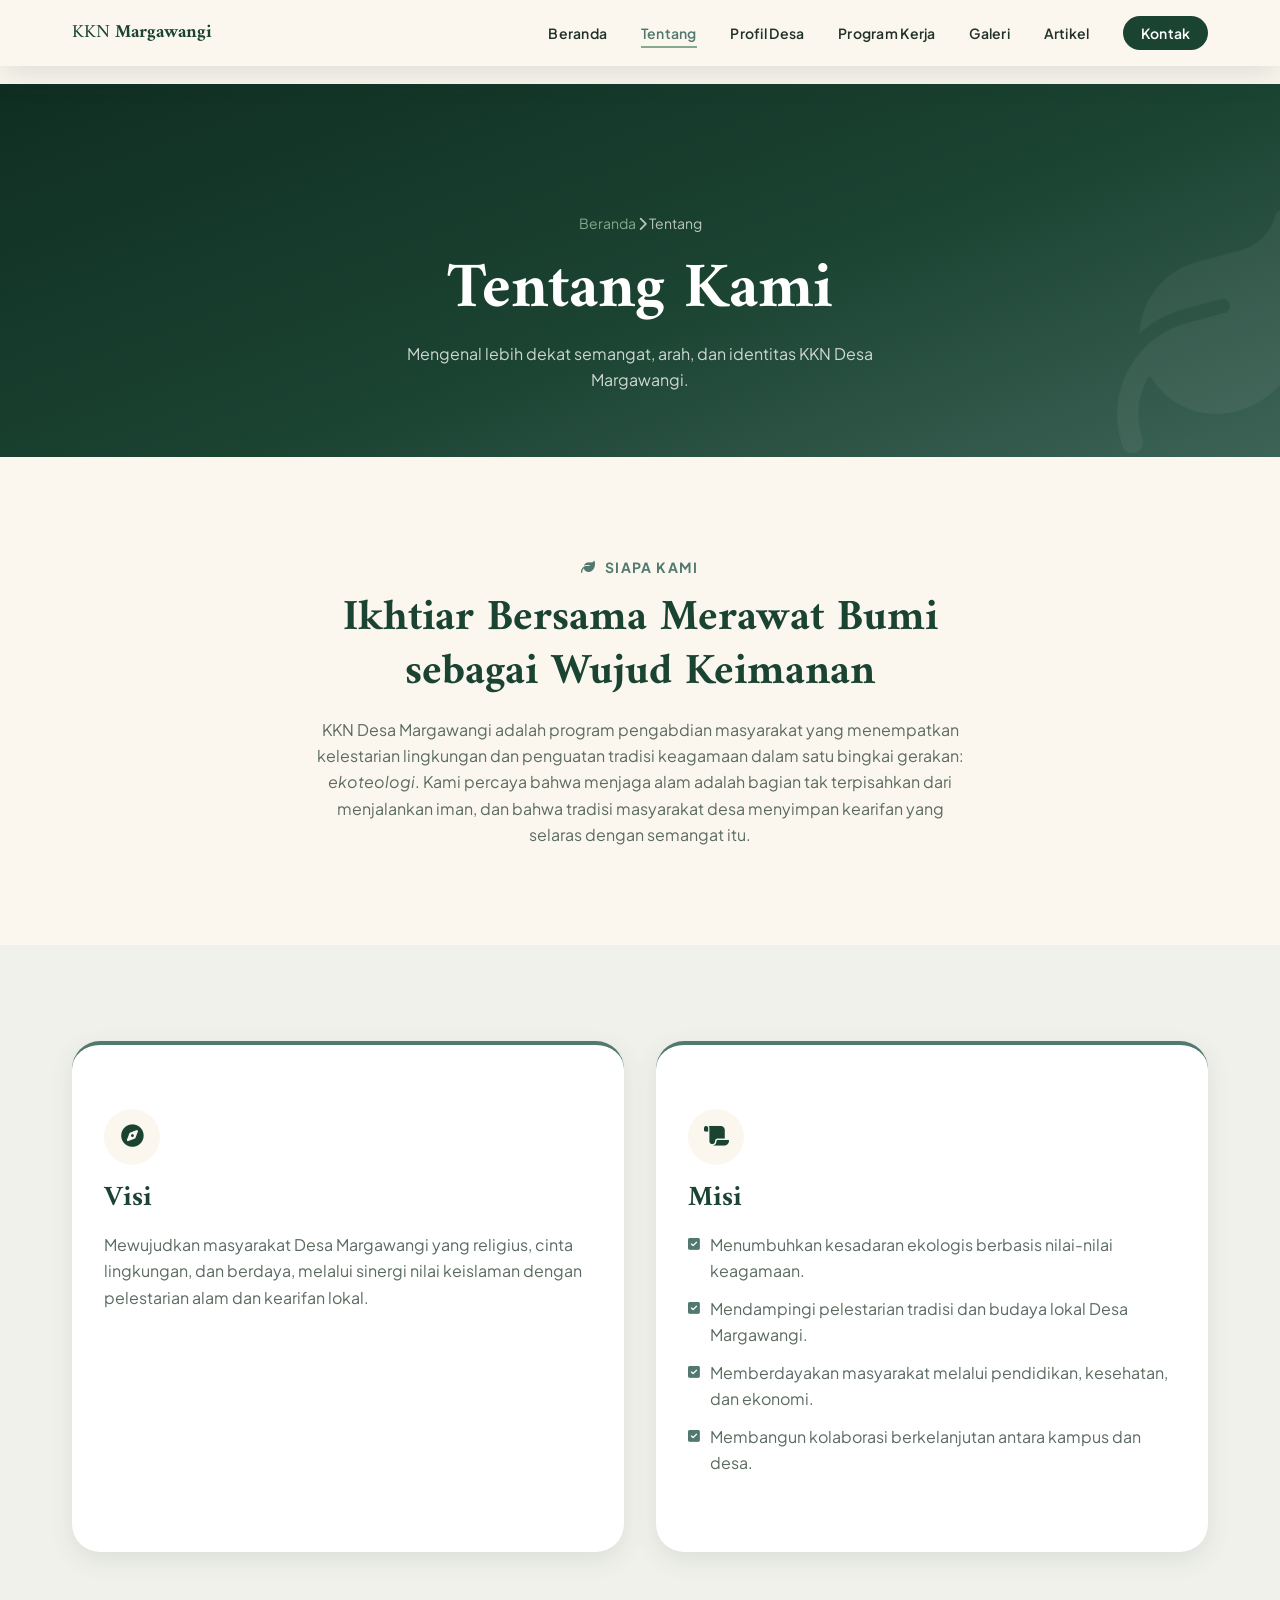
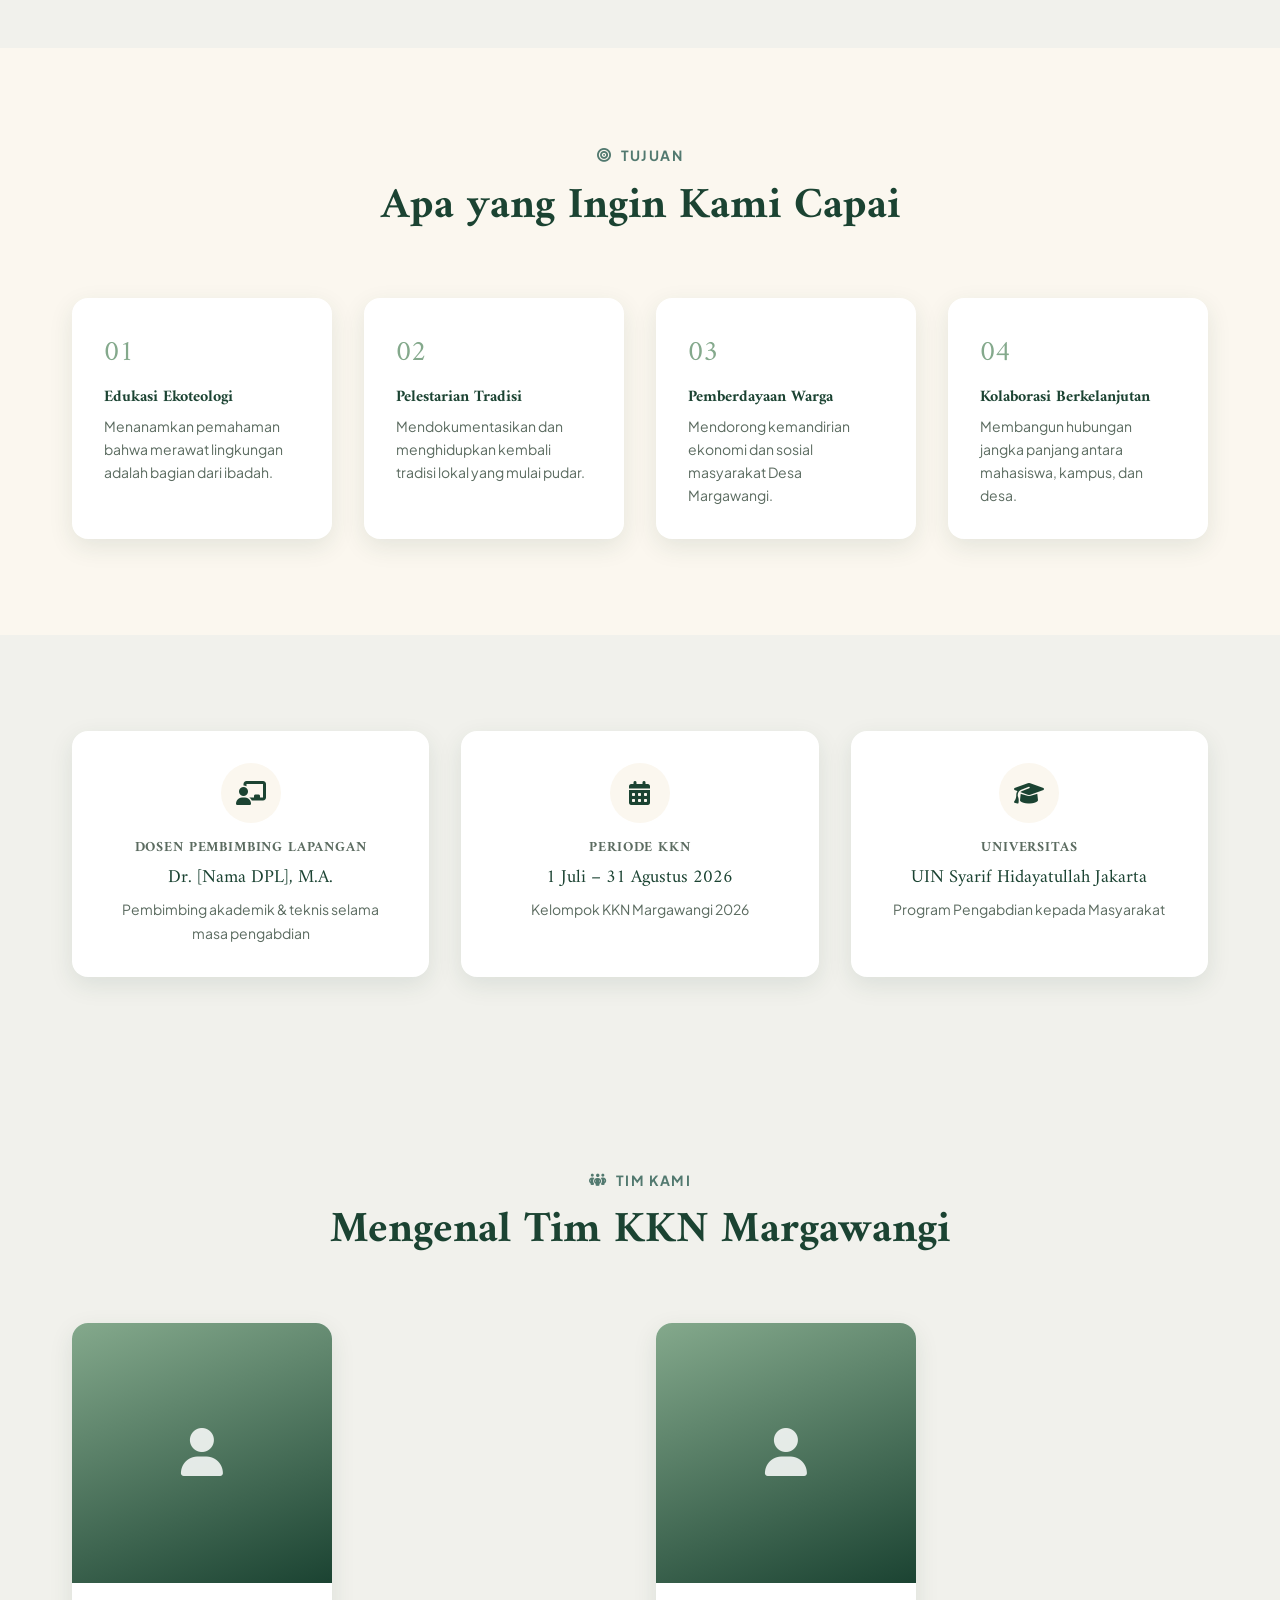
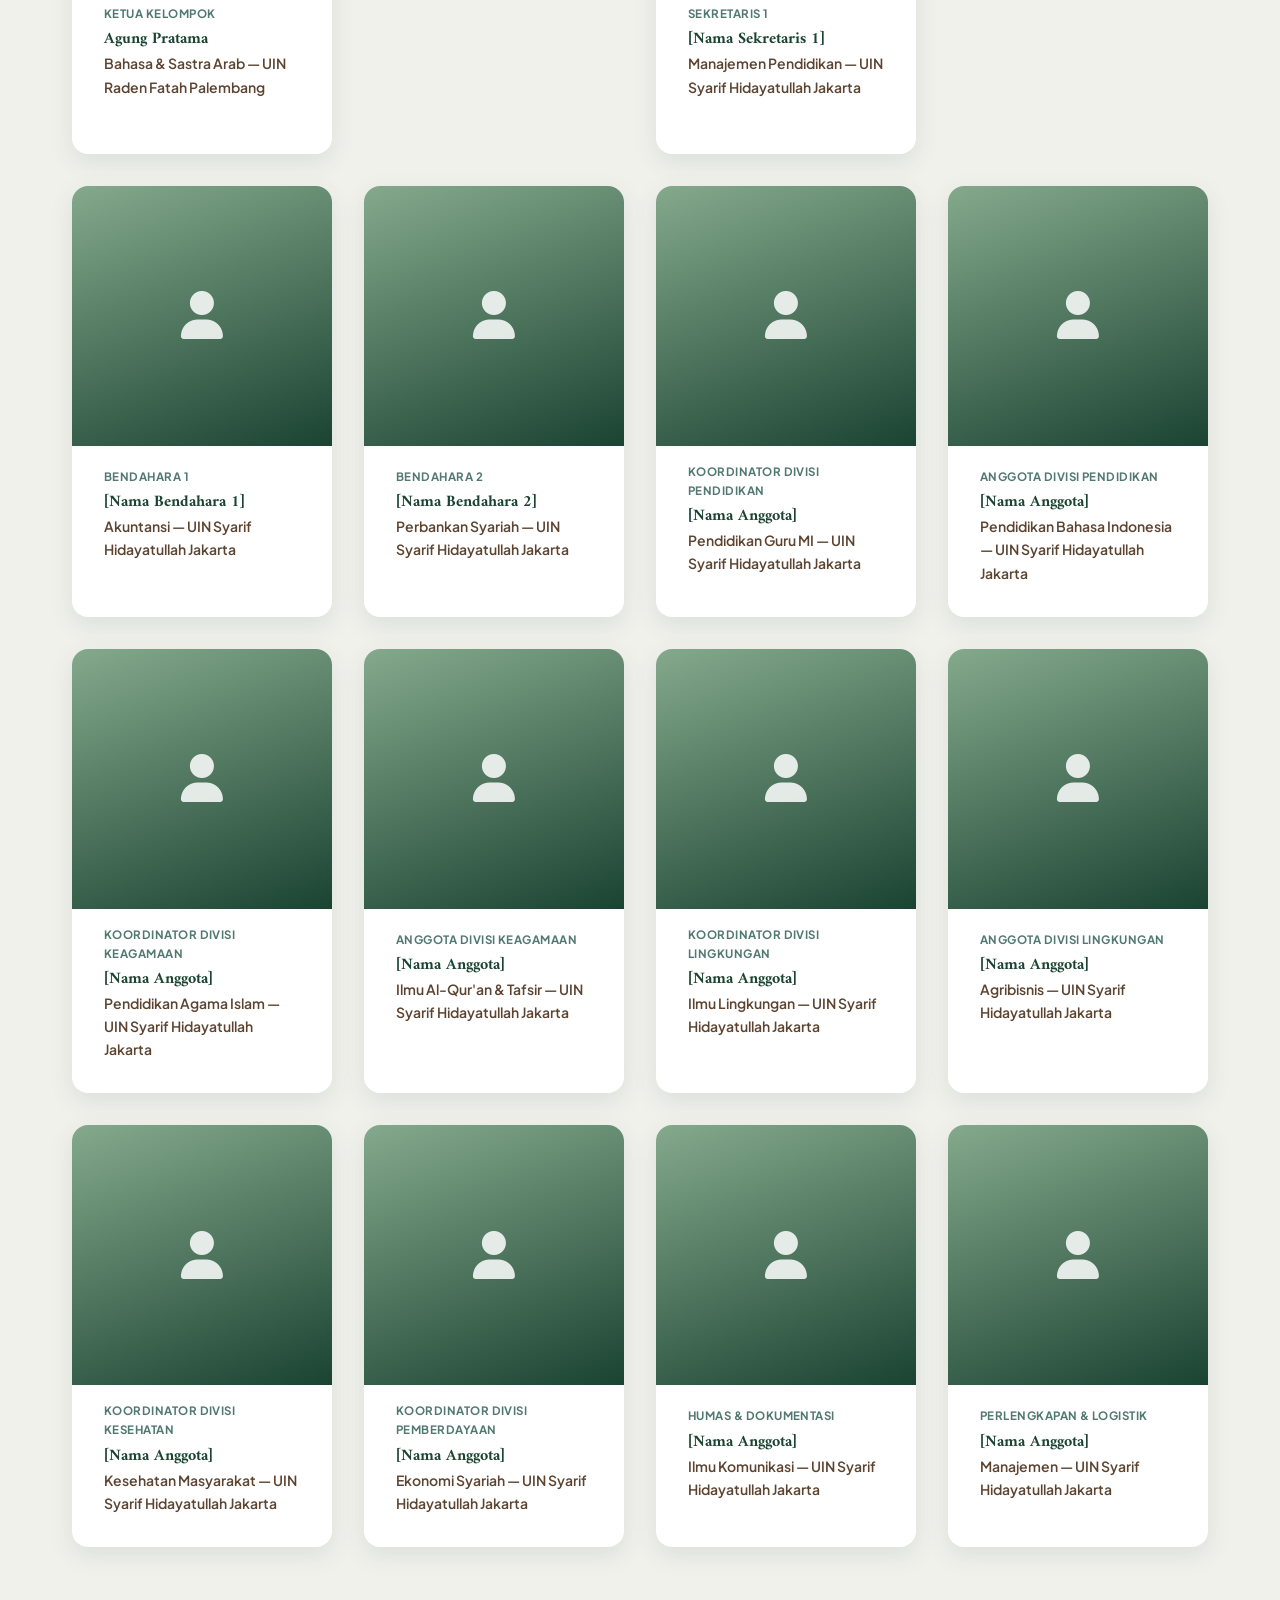
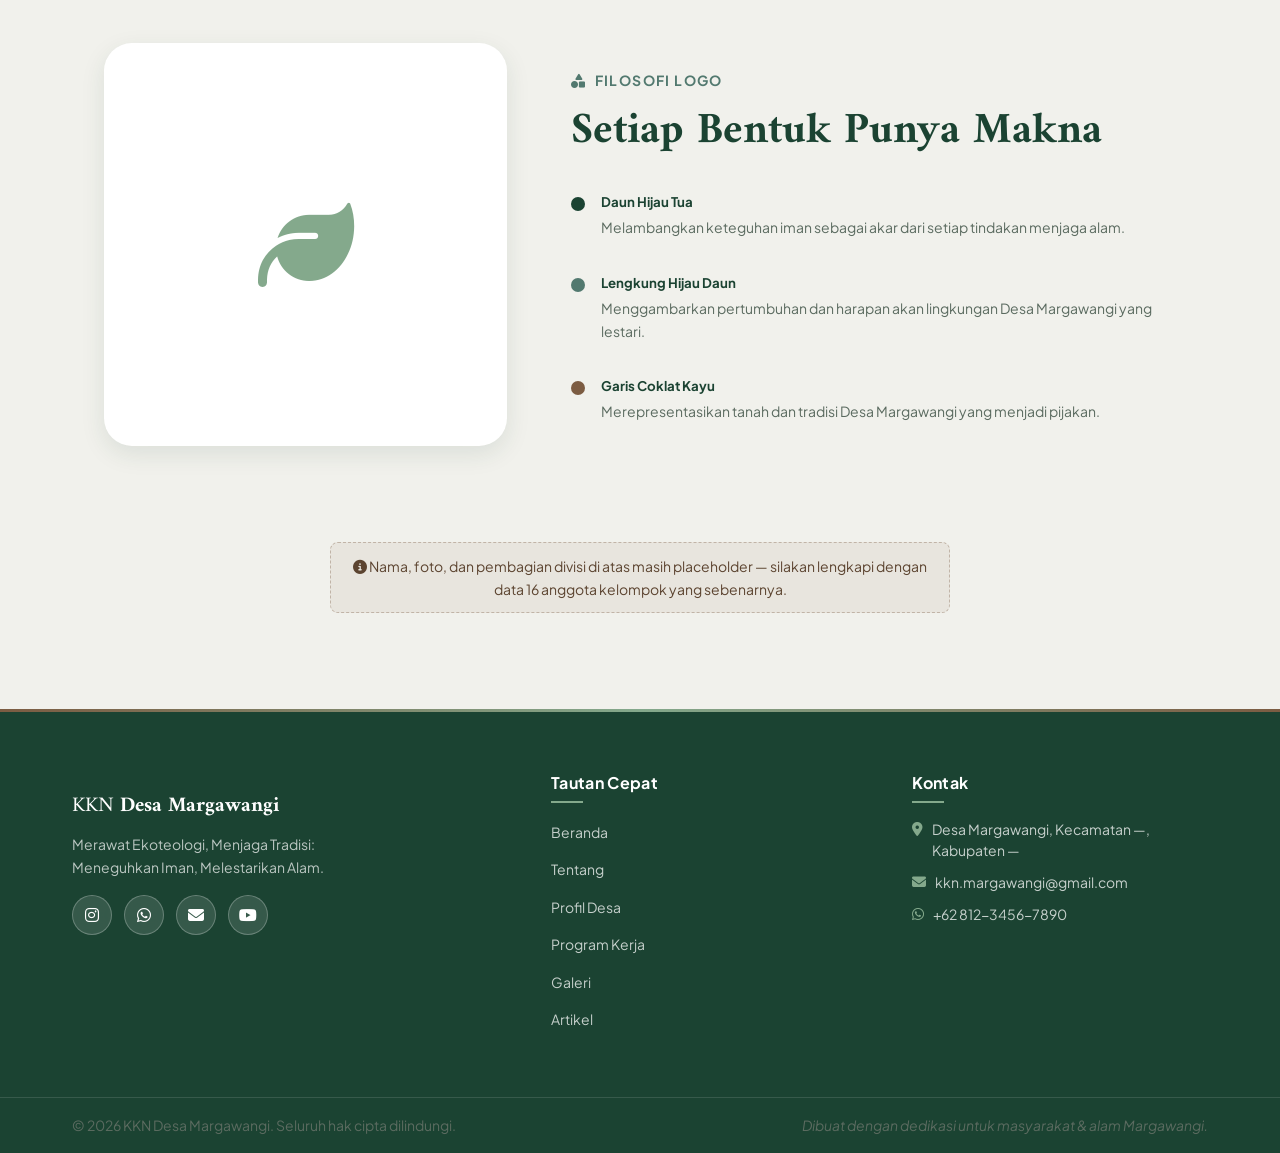
==== commit e962d235: "Update about.html" ====
--- a/about.html
+++ b/about.html
@@ -195,7 +195,7 @@
 
           <div class="team-card anim-slide-up">
             <div class="team-photo img-fallback">
-              <img src="img/tim-1.jpg" alt="Ketua Kelompok" onerror="this.parentElement.classList.add('img-fallback')">
+              <img src="img/Agung P.png" alt="Ketua Kelompok" onerror="this.parentElement.classList.add('img-fallback')">
               <div class="team-overlay">
                 <div class="team-social">
                   <a href="#" aria-label="Instagram"><i class="fa-brands fa-instagram" aria-hidden="true"></i></a>
@@ -205,8 +205,8 @@
             </div>
             <div class="team-info">
               <span class="team-division">Ketua Kelompok</span>
-              <h4>[Nama Ketua]</h4>
-              <p class="team-prodi">Bahasa & Sastra Arab — UIN Syarif Hidayatullah Jakarta</p>
+              <h4>Agung Pratama</h4>
+              <p class="team-prodi">Bahasa & Sastra Arab — UIN Raden Fatah Palembang</p>
             </div>
           </div>
 
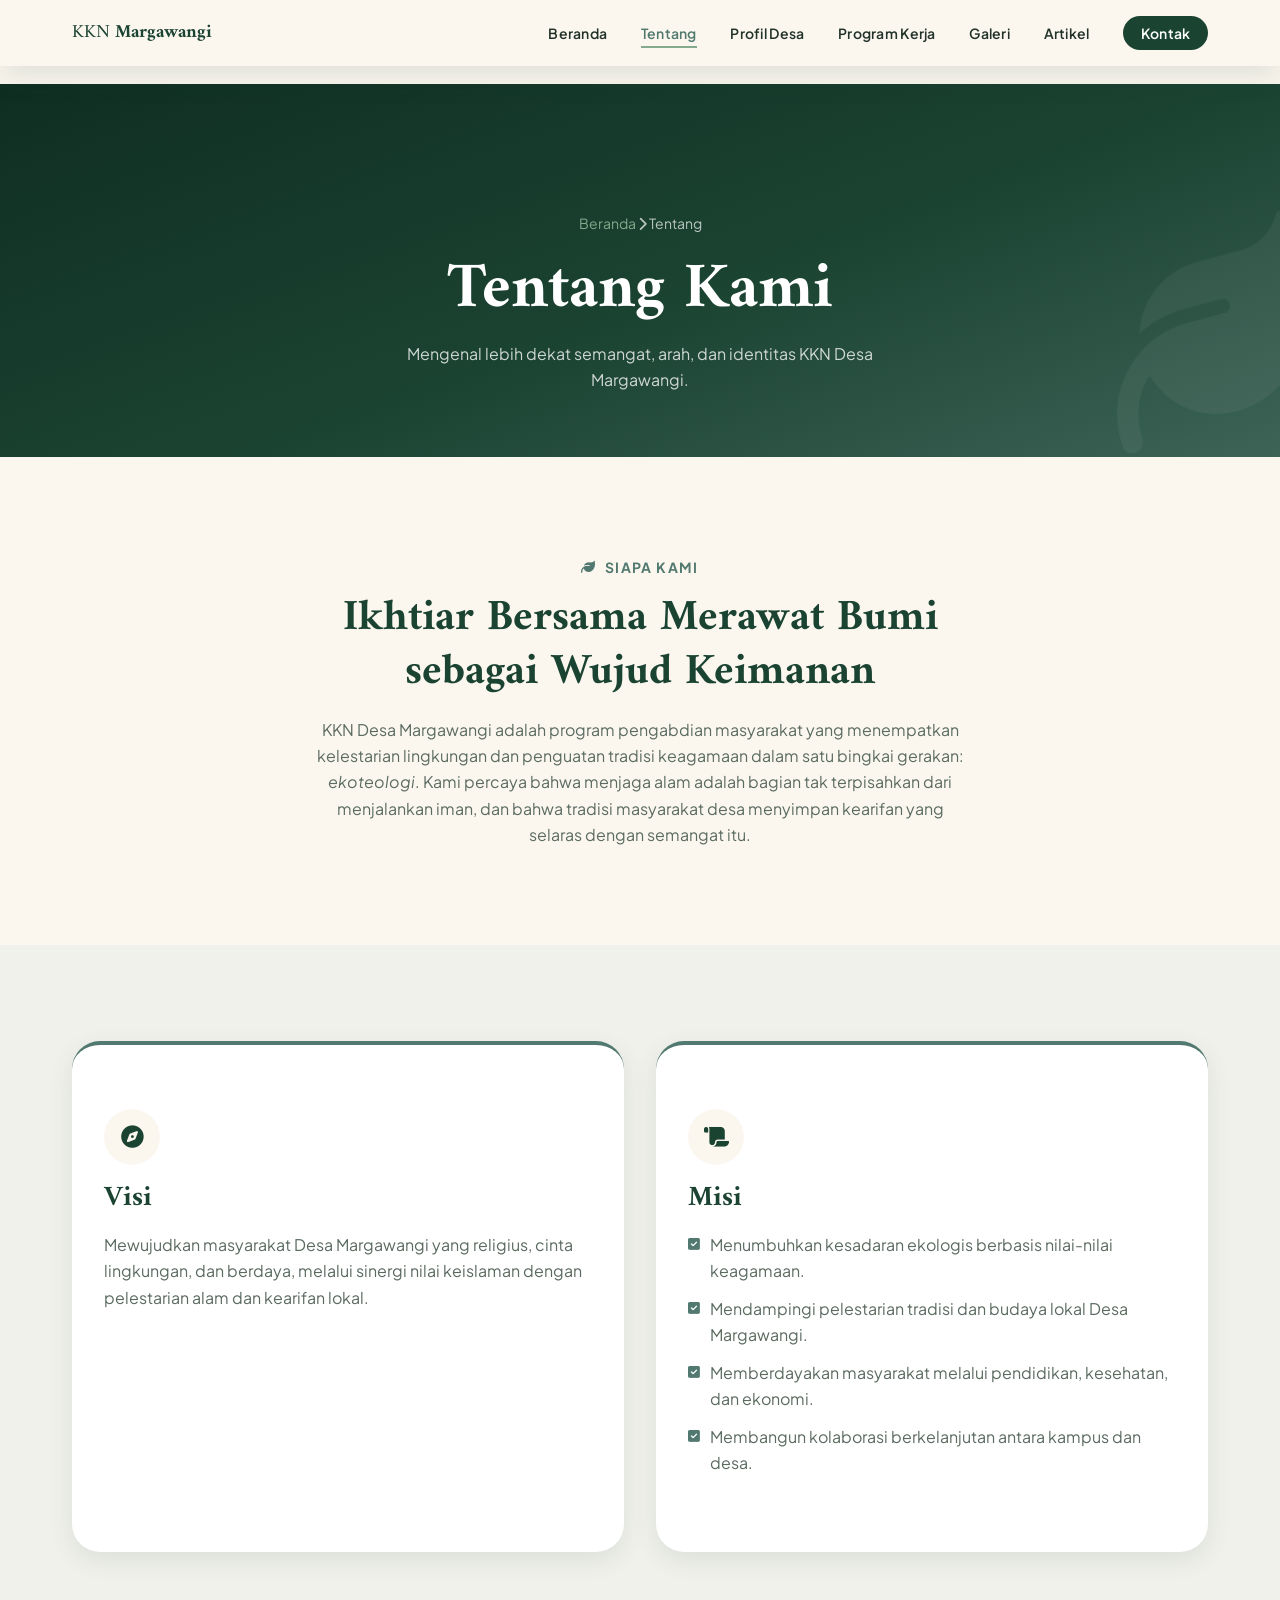
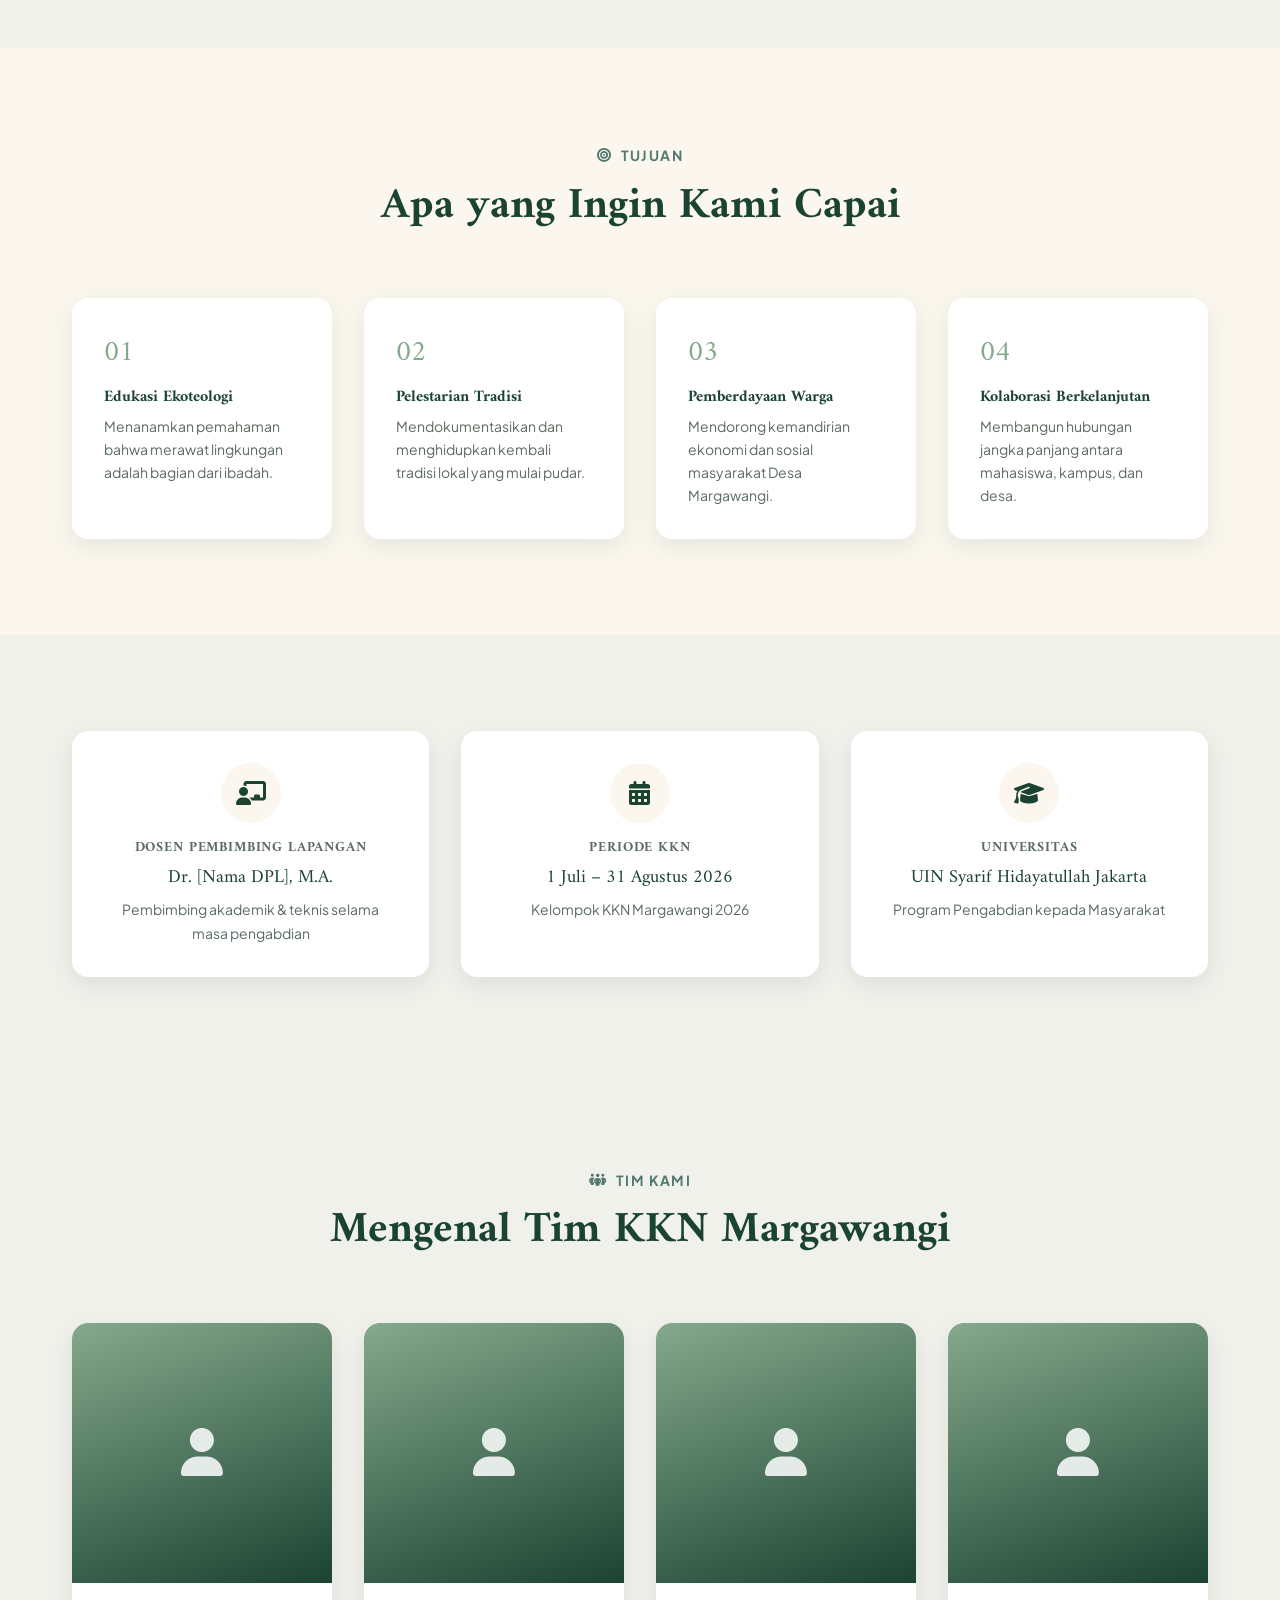
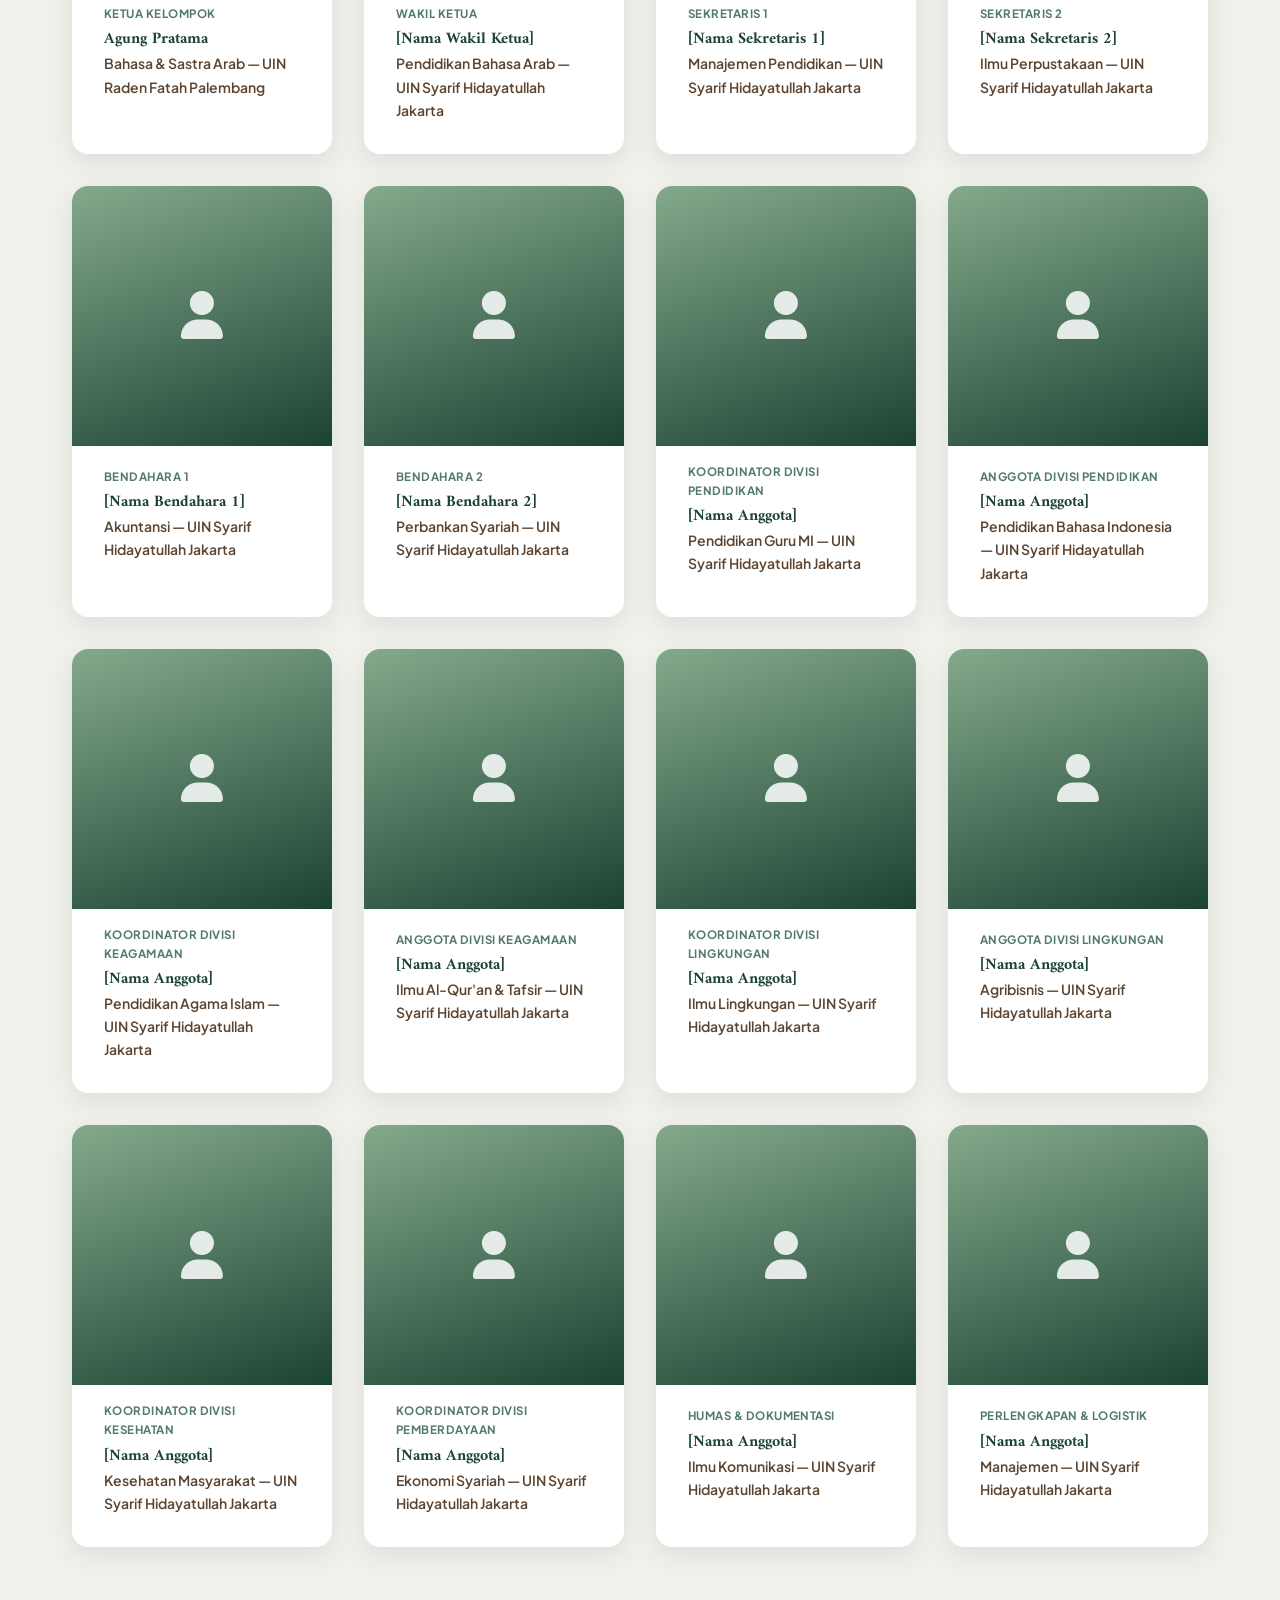
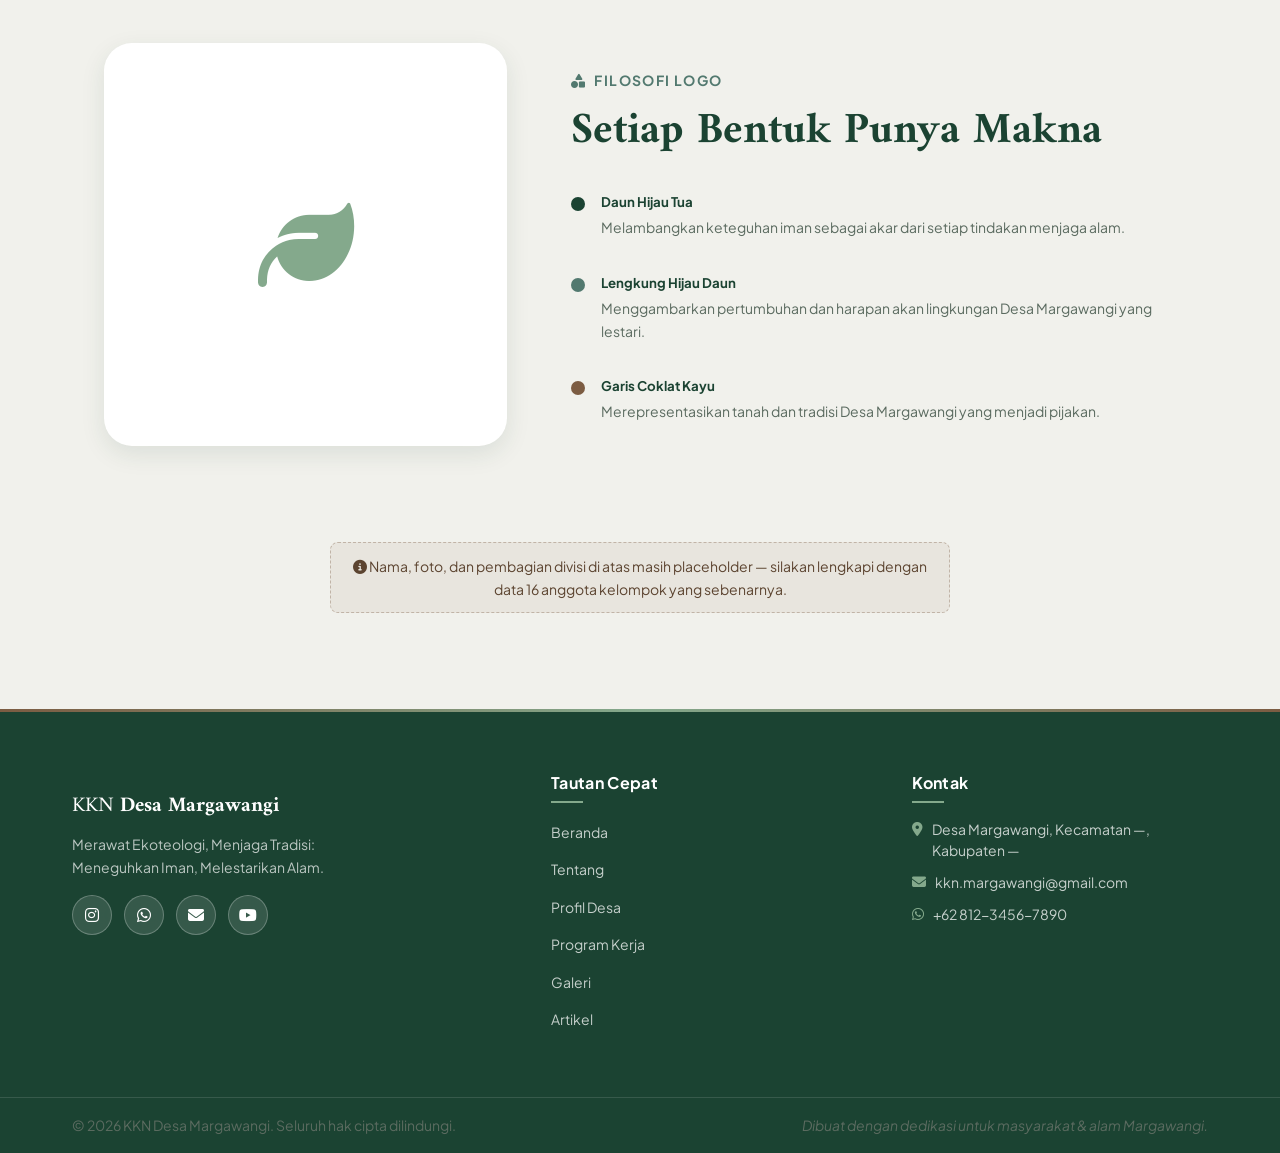
==== commit 4e3a15e4: "ganti foto ketua" ====
--- a/about.html
+++ b/about.html
@@ -195,7 +195,7 @@
 
           <div class="team-card anim-slide-up">
             <div class="team-photo img-fallback">
-              <img src="img/Agung P.png" alt="Ketua Kelompok" onerror="this.parentElement.classList.add('img-fallback')">
+              <img src="img/AgungP.png" alt="Ketua Kelompok" onerror="this.parentElement.classList.add('img-fallback')">
               <div class="team-overlay">
                 <div class="team-social">
                   <a href="#" aria-label="Instagram"><i class="fa-brands fa-instagram" aria-hidden="true"></i></a>
